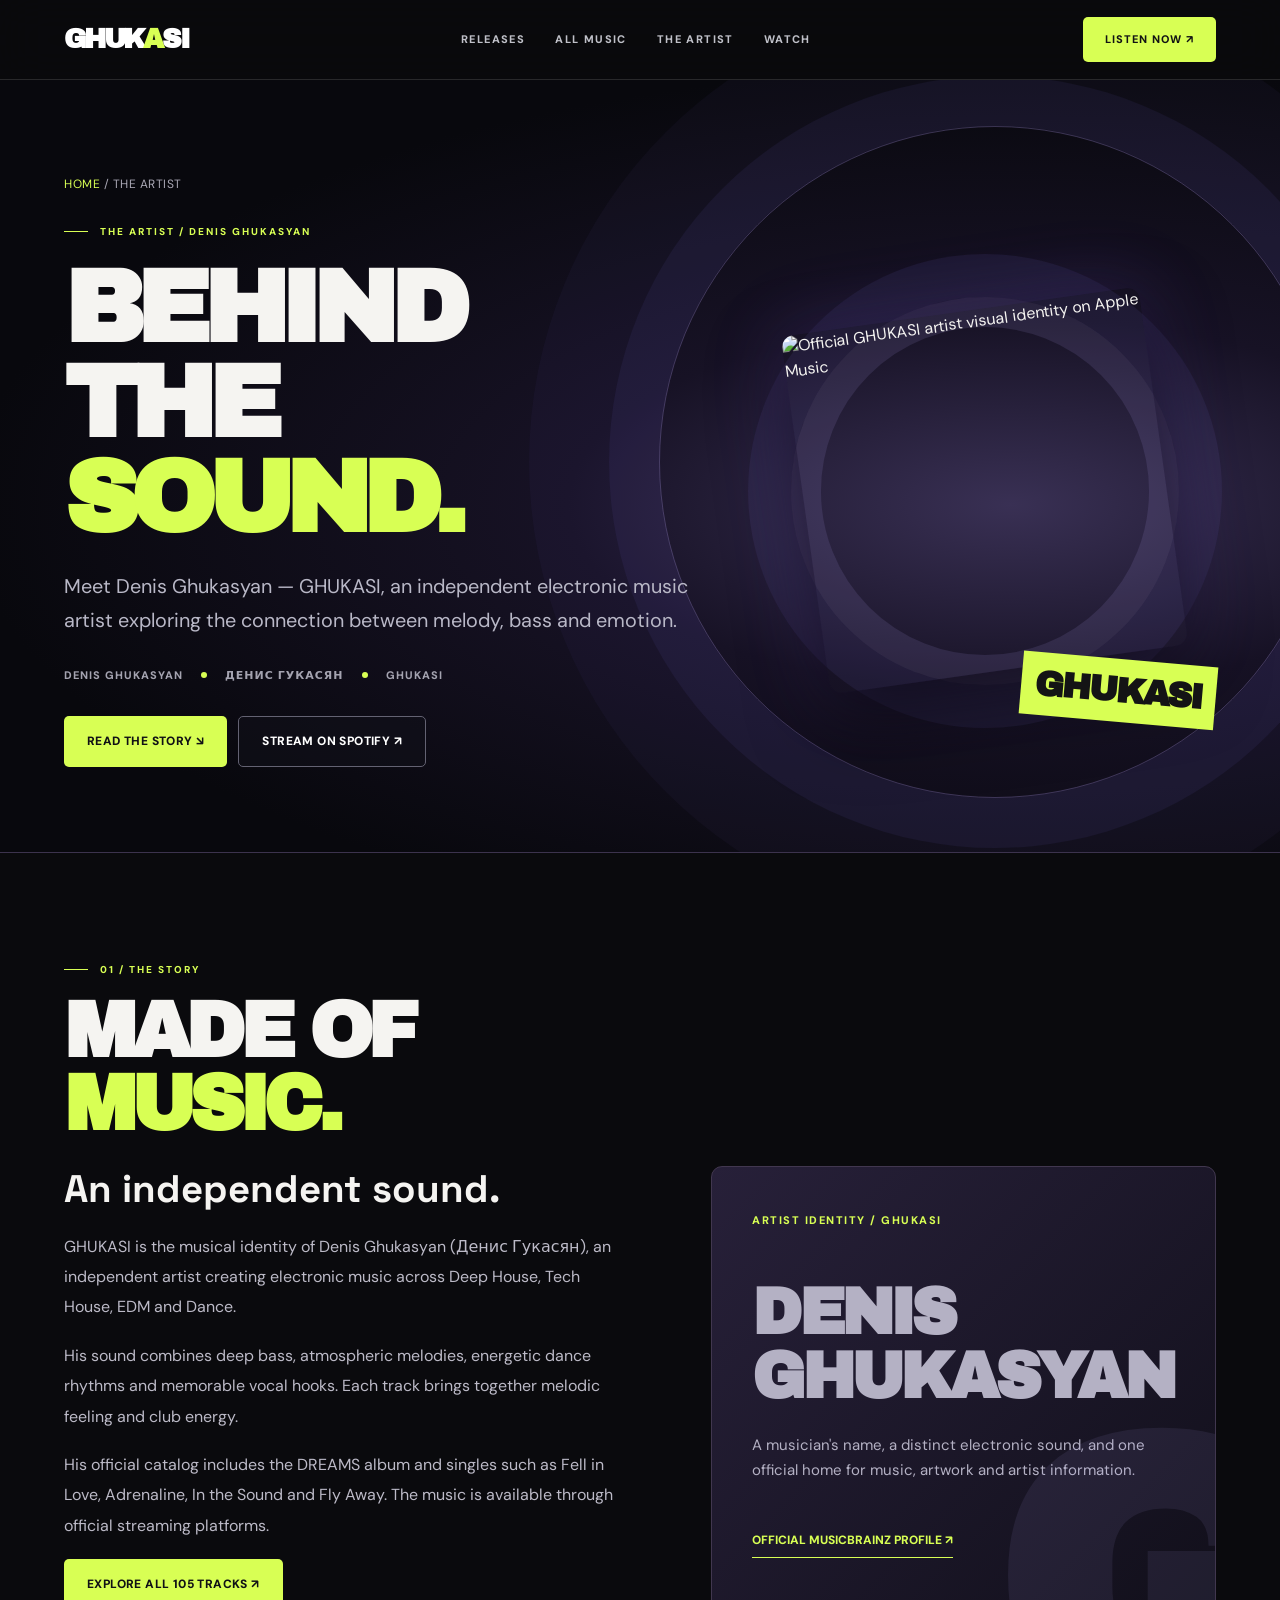
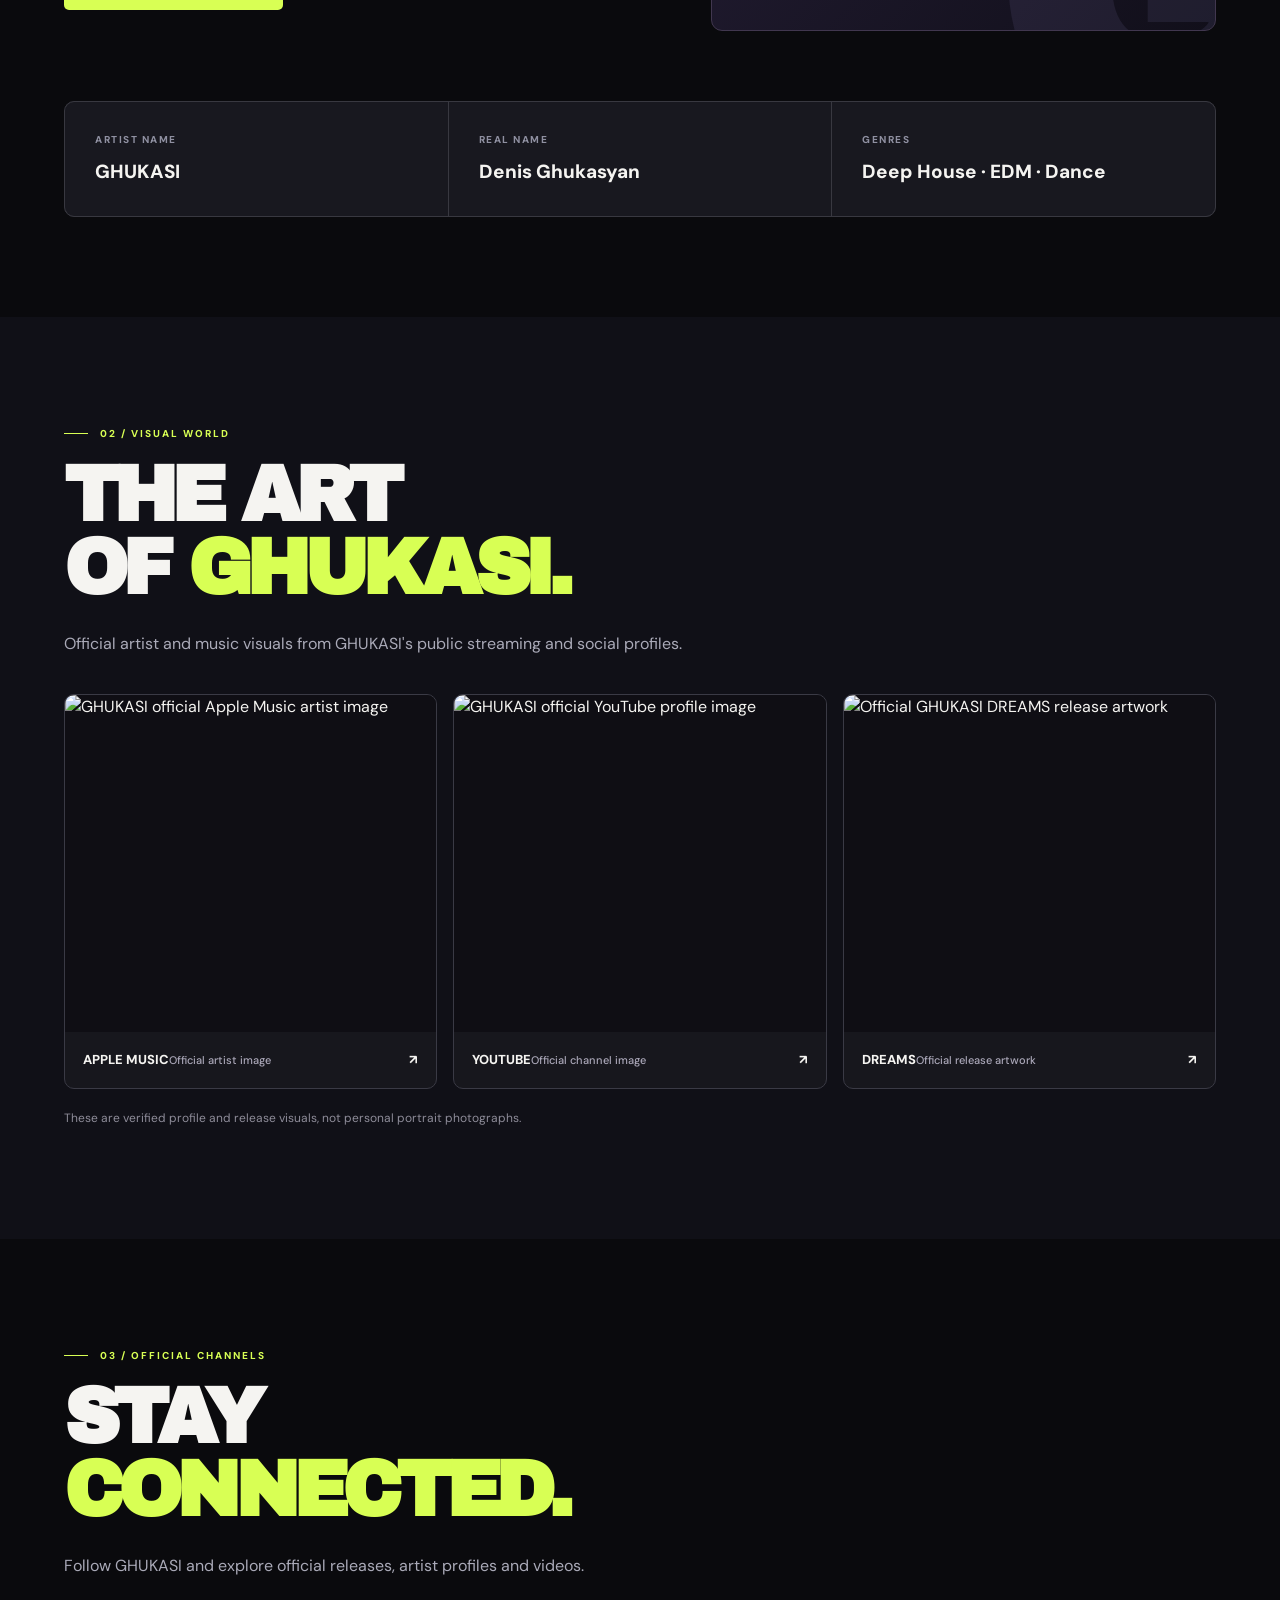
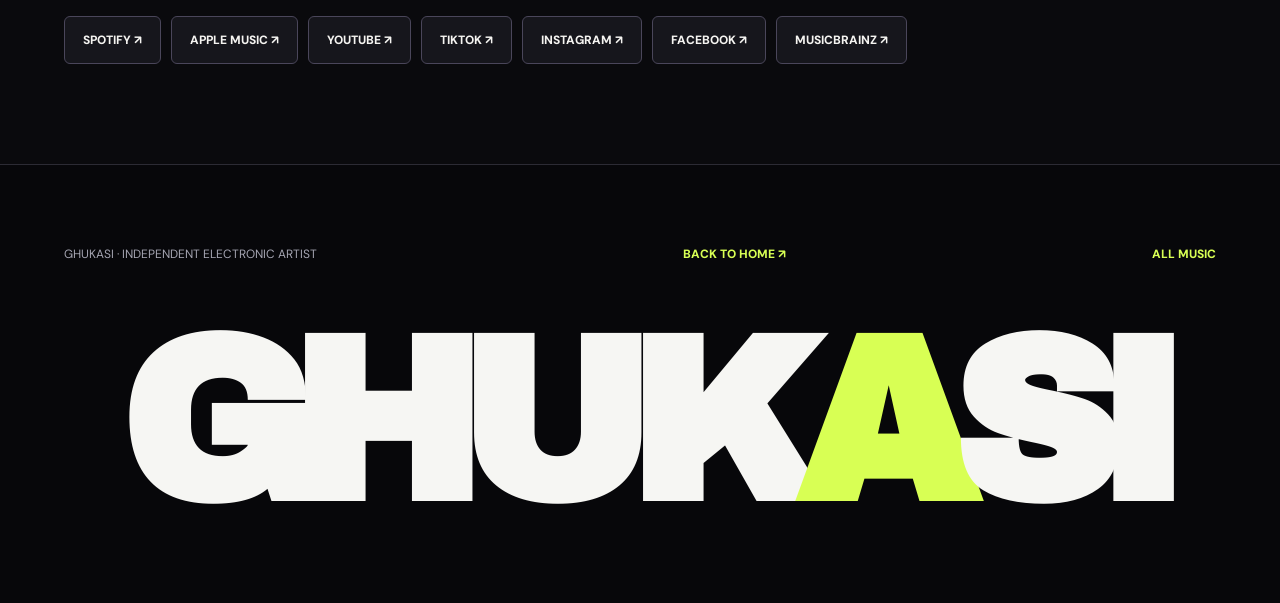
==== docs/artist/index.html @ 8b0c5be5 "Completely rebuild GHUKASI artist biography in cinematic visual style with verified social profile a" ====
<!doctype html>
<html lang="en"><head><meta charset="utf-8"><meta name="viewport" content="width=device-width,initial-scale=1">
<title>Denis Ghukasyan (Денис Гукасян) | GHUKASI — Electronic Music Artist</title>
<meta name="description" content="Denis Ghukasyan (Денис Гукасян), known as GHUKASI, is an independent electronic music artist. Official English and Russian biography, DREAMS album, songs and streaming profiles.">
<meta name="robots" content="index,follow,max-image-preview:large"><meta name="author" content="GHUKASI · Denis Ghukasyan">
<meta property="og:type" content="profile"><meta property="og:title" content="Denis Ghukasyan — GHUKASI | Official Artist Biography"><meta property="og:description" content="Meet GHUKASI: Denis Ghukasyan (Денис Гукасян), an independent electronic artist producing Deep House, Tech House, EDM and Dance.">
<meta property="og:url" content="https://danceruuu.github.io/my-project/artist/"><meta name="twitter:card" content="summary_large_image">
<link rel="canonical" href="https://danceruuu.github.io/my-project/artist/"><meta name="theme-color" content="#0d0920">
<script type="application/ld+json">{"@context":"https://schema.org","@graph":[{"@type":"ProfilePage","@id":"https://danceruuu.github.io/my-project/artist/#profile","url":"https://danceruuu.github.io/my-project/artist/","name":"Denis Ghukasyan (Денис Гукасян) — GHUKASI artist biography","inLanguage":["en","ru"],"mainEntity":{"@id":"https://danceruuu.github.io/my-project/artist/#person"}},{"@type":"Person","@id":"https://danceruuu.github.io/my-project/artist/#person","name":"Denis Ghukasyan","alternateName":["Денис Гукасян","GHUKASI"],"description":"Denis Ghukasyan performs and releases electronic dance music under the name GHUKASI. His catalog includes the album DREAMS and singles Fell in Love, Adrenaline, In the Sound and Fly Away.","url":"https://danceruuu.github.io/my-project/artist/","image":"https://is1-ssl.mzstatic.com/image/thumb/AMCArtistImages221/v4/0f/7b/18/0f7b180c-9f27-109a-a3fd-aca00919376b/ami-identity-3638d55d2e400cbe93e1321c8c699f6a-2025-12-02T06-07-00.214Z_cropped.png/1000x1000bb.png","sameAs":["https://music.apple.com/us/artist/ghukasi/1852157042","https://open.spotify.com/artist/4vx3ca1O8XIwfsjQe1ZlTK","https://www.youtube.com/channel/UCEKyHcWGafzu1ec08nU2Ppw","https://www.tiktok.com/@ghukasi","https://www.instagram.com/ghukasi_/","https://www.facebook.com/denis.ghukasyan/","https://musicbrainz.org/artist/05845eb8-4eb3-48a9-b3b4-3710c49d2fec"],"identifier":{"@type":"PropertyValue","propertyID":"MusicBrainz Artist ID","value":"05845eb8-4eb3-48a9-b3b4-3710c49d2fec"}},{"@type":"BreadcrumbList","itemListElement":[{"@type":"ListItem","position":1,"name":"GHUKASI official site","item":"https://danceruuu.github.io/my-project/"},{"@type":"ListItem","position":2,"name":"Denis Ghukasyan biography","item":"https://danceruuu.github.io/my-project/artist/"}]}]}</script>
<meta name="theme-color" content="#08080b"><link rel="preconnect" href="https://fonts.googleapis.com"><link rel="stylesheet" href="../assets/ghukasi-nocturne.css?v=2"><link rel="stylesheet" href="../assets/ghukasi-inner.css?v=1"><script defer src="../assets/ghukasi-i18n.js?v=1"></script></head>
<body><header class="header"><a class="logo" href="https://danceruuu.github.io/my-project/" aria-label="GHUKASI home">GHUK<span class="logo-o">A</span>SI</a><nav aria-label="Main navigation"><a href="https://danceruuu.github.io/my-project/#music" data-i18n="navReleases">RELEASES</a><a href="https://danceruuu.github.io/my-project/music/" data-i18n="navCatalog">ALL MUSIC</a><a href="https://danceruuu.github.io/my-project/artist/" data-i18n="navArtist">THE ARTIST</a><a href="https://danceruuu.github.io/my-project/#video" data-i18n="navVideos">WATCH</a></nav><div class="header-right"><a class="header-cta" href="https://open.spotify.com/artist/4vx3ca1O8XIwfsjQe1ZlTK" target="_blank" rel="noopener noreferrer" data-i18n="navListen">LISTEN NOW ↗</a><details class="mobile-menu"><summary data-i18n="menu">MENU ☰</summary><div class="mobile-panel"><a href="https://danceruuu.github.io/my-project/" data-i18n="navHome">HOME</a><a href="https://danceruuu.github.io/my-project/music/" data-i18n="navCatalog">ALL MUSIC</a><a href="https://danceruuu.github.io/my-project/#video" data-i18n="navVideos">WATCH</a></div></details></div></header>
<main>
<section class="sub-hero"><div class="content-wrap"><div class="breadcrumb"><a href="https://danceruuu.github.io/my-project/" data-i18n="navHome">HOME</a> / <span data-i18n="navArtist">THE ARTIST</span></div><div class="split"><div class="copy"><span class="section-tag" data-i18n="bioEyebrow">THE ARTIST / DENIS GHUKASYAN</span><h1 data-i18n-html="bioHeroTitle">BEHIND<br>THE <em>SOUND.</em></h1><p class="desc" data-i18n="bioHeroDesc">Meet Denis Ghukasyan — GHUKASI, an independent electronic music artist exploring the connection between melody, bass and emotion.</p><div class="sub-meta"><span>DENIS GHUKASYAN</span><i aria-hidden="true"></i><span>ДЕНИС ГУКАСЯН</span><i aria-hidden="true"></i><span>GHUKASI</span></div><div class="action-row"><a class="btn primary" href="#story" data-i18n="bioRead">READ THE STORY ↘</a><a class="btn ghost" href="https://open.spotify.com/artist/4vx3ca1O8XIwfsjQe1ZlTK" target="_blank" rel="noopener noreferrer" data-i18n="streamSpotify">STREAM ON SPOTIFY ↗</a></div></div><div class="hero-artwork"><img src="https://is1-ssl.mzstatic.com/image/thumb/AMCArtistImages221/v4/0f/7b/18/0f7b180c-9f27-109a-a3fd-aca00919376b/ami-identity-3638d55d2e400cbe93e1321c8c699f6a-2025-12-02T06-07-00.214Z_cropped.png/1000x1000bb.png" alt="Official GHUKASI artist visual identity on Apple Music" width="500" height="500"></div></div></div></section>
<section class="sub-section" id="story"><div class="content-wrap"><span class="section-tag" data-i18n="bioStoryTag">01 / THE STORY</span><h2 data-i18n-html="bioStoryTitle">MADE OF<br><em>MUSIC.</em></h2><div class="bio-grid"><article><h3 data-i18n="bioAboutTitle">An independent sound.</h3><p data-i18n="bioParaOne">GHUKASI is the musical identity of Denis Ghukasyan (Денис Гукасян), an independent artist creating electronic music across Deep House, Tech House, EDM and Dance.</p><p data-i18n="bioParaTwo">His sound combines deep bass, atmospheric melodies, energetic dance rhythms and memorable vocal hooks. Each track brings together melodic feeling and club energy.</p><p data-i18n="bioParaThree">His official catalog includes the DREAMS album and singles such as Fell in Love, Adrenaline, In the Sound and Fly Away. The music is available through official streaming platforms.</p><p><a class="btn primary" href="https://danceruuu.github.io/my-project/music/" data-i18n="bioAllMusic">EXPLORE ALL 105 TRACKS ↗</a></p></article><aside class="bio-identity-card"><span class="card-tag" data-i18n="bioIdentityTag">ARTIST IDENTITY / GHUKASI</span><p class="name">DENIS<br>GHUKASYAN</p><p data-i18n="bioIdentityText">A musician's name, a distinct electronic sound, and one official home for music, artwork and artist information.</p><a class="cta" href="https://musicbrainz.org/artist/05845eb8-4eb3-48a9-b3b4-3710c49d2fec" target="_blank" rel="noopener noreferrer" data-i18n="bioMusicBrainz">OFFICIAL MUSICBRAINZ PROFILE ↗</a></aside></div><div class="facts-strip"><div><span data-i18n="bioFactArtist">ARTIST NAME</span><strong>GHUKASI</strong></div><div><span data-i18n="bioFactReal">REAL NAME</span><strong>Denis Ghukasyan</strong></div><div><span data-i18n="bioFactGenre">GENRES</span><strong>Deep House · EDM · Dance</strong></div></div></div></section>
<section class="sub-section" style="background:#101017" id="visuals"><div class="content-wrap"><span class="section-tag" data-i18n="bioVisualTag">02 / VISUAL WORLD</span><h2 data-i18n-html="bioVisualTitle">THE ART<br>OF <em>GHUKASI.</em></h2><p class="description" data-i18n="bioVisualIntro">Official artist and music visuals from GHUKASI's public streaming and social profiles.</p><div class="official-visuals"><a class="official-visual" href="https://music.apple.com/us/artist/ghukasi/1852157042" target="_blank" rel="noopener noreferrer"><img src="https://is1-ssl.mzstatic.com/image/thumb/AMCArtistImages221/v4/0f/7b/18/0f7b180c-9f27-109a-a3fd-aca00919376b/ami-identity-3638d55d2e400cbe93e1321c8c699f6a-2025-12-02T06-07-00.214Z_cropped.png/1000x1000bb.png" loading="lazy" alt="GHUKASI official Apple Music artist image"><span class="card-info"><span>APPLE MUSIC<small data-i18n="bioVisualProfile">Official artist image</small></span><span>↗</span></span></a><a class="official-visual" href="https://www.youtube.com/channel/UCEKyHcWGafzu1ec08nU2Ppw" target="_blank" rel="noopener noreferrer"><img src="https://yt3.googleusercontent.com/Ja-RUGK69iEjQTcI1zckE3WSEbJuzBvHVB-o4mYoQ5AY5JZZGyip7KhV5Jmg6pmBLCbtPhOLLm4=s900-c-k-c0x00ffffff-no-rj" loading="lazy" alt="GHUKASI official YouTube profile image"><span class="card-info"><span>YOUTUBE<small data-i18n="bioVisualChannel">Official channel image</small></span><span>↗</span></span></a><a class="official-visual" href="https://music.apple.com/us/album/dreams/1869832022" target="_blank" rel="noopener noreferrer"><img src="https://is1-ssl.mzstatic.com/image/thumb/Music211/v4/7e/2d/8e/7e2d8eeb-3a7a-3086-c8b0-652e4b185c83/artwork.jpg/600x600bb.jpg" loading="lazy" alt="Official GHUKASI DREAMS release artwork"><span class="card-info"><span>DREAMS<small data-i18n="bioVisualAlbum">Official release artwork</small></span><span>↗</span></span></a></div><p class="official-visuals-note" data-i18n="bioVisualNote">These are verified profile and release visuals, not personal portrait photographs.</p></div></section>
<section class="sub-section" id="connect"><div class="content-wrap"><span class="section-tag" data-i18n="bioConnectTag">03 / OFFICIAL CHANNELS</span><h2 data-i18n-html="bioConnectTitle">STAY<br><em>CONNECTED.</em></h2><p class="description" data-i18n="bioConnectDesc">Follow GHUKASI and explore official releases, artist profiles and videos.</p><div class="bands"><a href="https://open.spotify.com/artist/4vx3ca1O8XIwfsjQe1ZlTK" target="_blank" rel="noopener noreferrer">SPOTIFY ↗</a><a href="https://music.apple.com/us/artist/ghukasi/1852157042" target="_blank" rel="noopener noreferrer">APPLE MUSIC ↗</a><a href="https://www.youtube.com/channel/UCEKyHcWGafzu1ec08nU2Ppw" target="_blank" rel="noopener noreferrer">YOUTUBE ↗</a><a href="https://www.tiktok.com/@ghukasi" target="_blank" rel="noopener noreferrer">TIKTOK ↗</a><a href="https://www.instagram.com/ghukasi_/" target="_blank" rel="noopener noreferrer">INSTAGRAM ↗</a><a href="https://www.facebook.com/denis.ghukasyan/" target="_blank" rel="noopener noreferrer">FACEBOOK ↗</a><a href="https://musicbrainz.org/artist/05845eb8-4eb3-48a9-b3b4-3710c49d2fec" target="_blank" rel="noopener noreferrer">MUSICBRAINZ ↗</a></div></div></section>
</main><footer class="page-footer"><div class="content-wrap"><div class="footline"><span data-i18n="footerTag">GHUKASI · INDEPENDENT ELECTRONIC ARTIST</span><a href="https://danceruuu.github.io/my-project/" data-i18n="backHome">BACK TO HOME ↗</a><a href="https://danceruuu.github.io/my-project/music/" data-i18n="navCatalog">ALL MUSIC</a></div><div class="huge" aria-hidden="true">GHUK<span>A</span>SI</div></div></footer>
</body></html>
---- docs/assets/ghukasi-nocturne.css ----
@import url('https://fonts.googleapis.com/css2?family=Archivo+Black&family=DM+Sans:wght@400;500;600;700;800&family=Space+Grotesk:wght@400;500;600;700&display=swap');
:root{color-scheme:dark;--ink:#08080b;--panel:#111116;--muted:#9798a4;--line:#2c2c35;--white:#f5f4f1;--acid:#d8ff54;--violet:#a58bff;--pink:#ff619e;--paper:#f0f1ed}
*{box-sizing:border-box}
html{scroll-behavior:smooth;scroll-padding-top:88px}
body{background:var(--ink);color:var(--white);margin:0;overflow-x:hidden;font:400 16px/1.5 'DM Sans',system-ui,sans-serif;-webkit-font-smoothing:antialiased}
a{color:inherit;text-decoration:none}
button,input,select{font:inherit}
button{cursor:pointer}
button:focus-visible,a:focus-visible,input:focus-visible,select:focus-visible,summary:focus-visible{outline:3px solid var(--acid);outline-offset:4px}
::selection{background:#d8ff54;color:#09090d}
.sr-only{position:absolute!important;width:1px!important;height:1px!important;padding:0!important;margin:-1px!important;overflow:hidden!important;clip:rect(0,0,0,0)!important;white-space:nowrap!important;border:0!important}
.header{height:80px;display:flex;align-items:center;justify-content:space-between;gap:30px;padding:0 clamp(22px,5vw,88px);background:#0a0a0de8;border-bottom:1px solid #ffffff20;backdrop-filter:blur(24px);position:sticky;top:0;z-index:80}
.logo{font:900 27px/1 'Archivo Black',sans-serif;letter-spacing:-2.2px;white-space:nowrap;color:#fff}
.logo .logo-o{color:var(--acid)}
.header nav{display:flex;align-items:center;gap:30px}
.header nav a{font-size:11px;font-weight:800;letter-spacing:1.4px;color:#bfc0c8;transition:color .2s}
.header nav a:hover{color:var(--acid)}
.header-cta{background:var(--acid);color:#121314;border-radius:5px;padding:14px 22px;display:inline-flex;gap:25px;align-items:center;font-weight:800;font-size:11px;letter-spacing:1px;transition:transform .2s,background .2s}
.header-cta:hover{background:#eeffb1;transform:translateY(-2px)}
.header-right{display:flex;align-items:center;gap:12px}
.mobile-menu{display:none}
.progress{position:fixed;top:0;left:0;height:3px;width:0;background:var(--acid);z-index:100;pointer-events:none}
.section-tag{display:inline-flex;align-items:center;gap:12px;color:var(--acid);font-weight:800;letter-spacing:2px;font-size:10px;text-transform:uppercase}
.section-tag:before{content:'';width:24px;height:1px;background:currentColor}
.section-tag.dark{color:#53535d}
.section-title{font:900 clamp(50px,7vw,112px)/.95 'Archivo Black',sans-serif;letter-spacing:-.065em;margin:21px 0 18px;text-transform:uppercase}
.section-title em{font-style:normal;color:var(--acid)}
.section-intro{color:#a9a9b5;font-size:15px;line-height:1.7;max-width:540px}
.content-wrap{max-width:1620px;margin:auto;padding:0 clamp(22px,5vw,88px)}
/* A massive editorial hero, inspired by the visual hierarchy of electronic-music artist websites. */
.hero{position:relative;overflow:hidden;isolation:isolate;min-height:820px;background:radial-gradient(ellipse at 80% 53%,#33345c 0%,#181322 26%,transparent 58%),radial-gradient(ellipse at 18% 66%,#1a1734 0%,transparent 52%),#08080c}
.hero:before{content:'';position:absolute;left:-11%;bottom:-45%;width:60vw;height:60vw;border-radius:100%;background:#6f4df32a;filter:blur(140px);pointer-events:none}
.hero:after{content:'';position:absolute;inset:0;opacity:.23;background-image:radial-gradient(#ffffff30 0.6px,transparent .7px);background-size:8px 8px;mask-image:linear-gradient(130deg,transparent 15%,#000 50%,transparent 90%);pointer-events:none;z-index:-1}
.hero-topline{max-width:1620px;margin:auto;padding:35px clamp(22px,5vw,88px) 0;display:flex;align-items:center;justify-content:space-between;gap:18px;position:relative;z-index:2}
.hero-topline span{font-size:10px;letter-spacing:2px;color:#ababbd;font-weight:800}
.hero-topline b{color:var(--acid)}
.hero-topline .top-dot{display:inline-block;width:6px;height:6px;border-radius:50%;background:var(--acid);margin-right:10px;box-shadow:0 0 14px #c9ff58c7}
.hero-word{font:900 clamp(80px,19vw,350px)/.88 'Archivo Black',sans-serif;letter-spacing:-.108em;white-space:nowrap;text-align:center;margin:12px auto -6px;color:#f5f5f2;position:relative;z-index:3;max-width:1650px;user-select:none;animation:giant-in .9s cubic-bezier(.22,.8,.22,1) both}
.hero-word .accent{color:var(--acid)}
.hero-body{display:grid;grid-template-columns:minmax(0,1fr) minmax(0,1.12fr);align-items:center;max-width:1620px;padding:15px clamp(22px,5vw,88px) 70px;gap:2vw;margin:auto;position:relative;z-index:4}
.hero-copy{padding-top:48px;position:relative;z-index:2}
.hero-copy .eyebrow{color:var(--acid);font-weight:800;letter-spacing:2px;font-size:11px;margin:0 0 23px}
.hero-copy h1{font:900 clamp(48px,5.2vw,91px)/.97 'Archivo Black',sans-serif;letter-spacing:-.07em;margin:0 0 24px;text-transform:uppercase}
.hero-copy h1 em{font-style:normal;color:var(--acid)}
.hero-copy p.description{font-size:16px;line-height:1.8;max-width:485px;color:#bfc0cd;margin:0}
.hero-copy .identity{margin:24px 0 0;font-size:12px;color:#8d8f9f;letter-spacing:.7px}
.hero-buttons{display:flex;align-items:center;gap:12px;flex-wrap:wrap;margin-top:29px}
.btn{display:inline-flex;gap:22px;align-items:center;justify-content:center;min-height:51px;font-weight:800;font-size:12px;letter-spacing:.4px;padding:14px 23px;border-radius:5px;transition:transform .25s,background .2s,border-color .2s}
.btn.primary{background:var(--acid);color:#101115}
.btn.primary:hover{background:#efffb6;transform:translateY(-3px)}
.btn.ghost{border:1px solid #636272;background:#13131a77;color:white}
.btn.ghost:hover{background:#242430;border-color:#a8a3d0;transform:translateY(-3px)}
.hero-art{position:relative;height:450px;display:grid;place-items:center;isolation:isolate}
.hero-art:before{content:'';position:absolute;width:min(93%,560px);aspect-ratio:1;border-radius:50%;border:1px solid #b29aff54;box-shadow:0 0 0 35px #ad8aff12,0 0 0 95px #b682ff08,inset 0 0 110px #a44aff2d;transform:rotate(23deg);z-index:-1;animation:ring-breathe 9s ease-in-out infinite alternate}
.hero-art:after{content:'';position:absolute;width:min(95%,550px);aspect-ratio:1;border-radius:50%;background:conic-gradient(from 120deg,transparent 0%,#9c86ff52 20%,transparent 40%,#f0689c45 50%,transparent 68%);filter:blur(60px);z-index:-2;animation:ring-spin 25s linear infinite}
.cover-back{position:absolute;width:65%;max-width:320px;aspect-ratio:1;overflow:hidden;border:1px solid #ffffff6b;border-radius:10px;box-shadow:0 35px 45px #0009;transform:translate(22%,-2%) rotate(17deg);filter:brightness(.8);z-index:1}
.cover-back img{width:100%;height:100%;object-fit:cover}
.hero-cover{display:block;position:absolute;width:min(65%,365px);aspect-ratio:1;top:16%;left:18%;transform:rotate(-8deg);border:1px solid #f5f5ff9c;border-radius:10px;overflow:hidden;box-shadow:0 32px 85px #000b,0 0 45px #d690ff4c;z-index:2;transition:transform .35s,box-shadow .35s}
.hero-cover:hover{transform:rotate(-4deg) translateY(-9px);box-shadow:0 38px 95px #000d,0 0 70px #d690ff6c}
.hero-cover img{width:100%;height:100%;object-fit:cover;display:block}
.hero-cover:after{content:'';position:absolute;inset:0;background:linear-gradient(145deg,#ffffff19,transparent 35%,#0000001a);pointer-events:none}
.hero-label{position:absolute;z-index:3;right:0;bottom:15%;transform:rotate(-6deg);padding:15px 20px;background:var(--acid);color:#0d0e12;font-weight:900;letter-spacing:2.2px;font-size:11px;box-shadow:0 13px 35px #0007}
.hero-art-code{position:absolute;top:3%;right:4%;color:#9590b4;letter-spacing:1.5px;font-size:9px;font-weight:800}
.hero-bottom{max-width:1620px;margin:auto;display:flex;justify-content:space-between;align-items:center;gap:15px;padding:0 clamp(22px,5vw,88px) 29px;position:relative;z-index:4}
.hero-bottom span,.hero-bottom a{color:#a5a3b3;font-size:10px;letter-spacing:2px;font-weight:800}
.hero-bottom .scroll{color:var(--acid)}
.sound-ribbon{overflow:hidden;padding:17px 0;background:var(--acid);color:#0b0e0a;border-top:1px solid #f5ffbd}
.ribbon-track{display:flex;width:max-content;gap:35px;align-items:center;font:900 16px/1 'Archivo Black',sans-serif;letter-spacing:1.3px;white-space:nowrap;animation:ribbon 30s linear infinite}
.ribbon-track i{font-style:normal;font-size:18px}
.platform-section{background:#0a0a0d;padding:87px 0 92px;border-bottom:1px solid #22222a}
.platform-top{display:flex;align-items:end;justify-content:space-between;gap:20px;margin-bottom:30px}
.platform-top h2{font:900 clamp(36px,5.8vw,83px)/.95 'Archivo Black';letter-spacing:-.07em;margin:12px 0 0}
.platform-top p{color:var(--muted);max-width:390px;margin:0;line-height:1.65;font-size:13px}
.platforms{display:grid;grid-template-columns:repeat(6,minmax(0,1fr));gap:9px}
.platform{min-width:0;display:flex;align-items:center;flex-direction:column;justify-content:center;gap:11px;background:#15151a;border:1px solid #303039;min-height:127px;border-radius:9px;padding:17px 9px;color:#fff;font-size:12px;font-weight:800;transition:background .22s,transform .22s,border-color .22s}
.platform:hover{background:#23232c;border-color:#7d7d94;transform:translateY(-5px)}
.platform-symbol{display:grid;place-items:center;flex:0 0 48px;width:48px;height:48px;background:var(--brand,#34343b);border-radius:12px;color:white}
.platform-symbol svg{display:block;width:27px;height:27px}
.platform-arr{display:none}
.platform-note{color:#797984;margin:15px 0 0;font-size:11px}
.releases{padding:130px 0 138px;background:#0a0a0d}
.releases-head{display:flex;justify-content:space-between;align-items:end;gap:30px;margin-bottom:44px}
.releases-head h2{font:900 clamp(60px,8.3vw,140px)/.88 'Archivo Black';letter-spacing:-.072em;margin:18px 0 0}
.releases-head h2 em{font-style:normal;color:var(--acid)}
.releases-head .aside{max-width:280px;font-size:14px;color:#9d9ba8;line-height:1.65}
.release-layout{display:grid;grid-template-columns:1.06fr .94fr;gap:15px;align-items:stretch}
.release-lead{position:relative;min-height:550px;display:grid;grid-template-columns:1fr 1fr;gap:5px;align-items:center;background:linear-gradient(122deg,#22213c,#1b1423 50%,#373048);border:1px solid #504557;border-radius:11px;padding:45px;overflow:hidden;isolation:isolate;transition:border .2s,background .2s}
.release-lead:before{content:'';position:absolute;width:500px;height:500px;right:-150px;bottom:-220px;background:#9a65f967;filter:blur(100px);border-radius:100%;z-index:-1}
.release-lead:hover{border-color:#c0b4e3}
.release-lead .lead-txt{align-self:stretch;display:flex;flex-direction:column;align-items:start;justify-content:space-between;min-width:0;z-index:2}
.release-lead .eyebrow{font-size:10px;color:#dfc9ff;letter-spacing:1.8px;font-weight:800}
.release-lead .name{font:900 clamp(45px,5vw,85px)/.95 'Archivo Black';letter-spacing:-.06em;text-transform:uppercase;display:block;margin-top:auto}
.release-lead .detail{display:block;color:#c5c0d7;font-size:12px;margin-top:17px}
.release-lead .link-pill{display:flex;align-items:center;gap:20px;border:1px solid #ffffff75;border-radius:99px;padding:13px 16px;margin-top:35px;font-size:10px;font-weight:800;letter-spacing:.9px}
.release-lead img{width:100%;max-width:390px;aspect-ratio:1;object-fit:cover;border-radius:5px;transform:rotate(6deg);box-shadow:0 24px 45px #0006;transition:transform .25s}
.release-lead:hover img{transform:rotate(2deg) scale(1.025)}
.release-small{display:grid;grid-template-columns:repeat(2,minmax(0,1fr));gap:15px}
.release-tile{min-width:0;position:relative;overflow:hidden;display:flex;flex-direction:column;justify-content:end;min-height:266px;border-radius:10px;background:#23232e;border:1px solid #484650;isolation:isolate}
.release-tile img{position:absolute;width:100%;height:100%;object-fit:cover;inset:0;transition:transform .5s;z-index:-2}
.release-tile:after{content:'';position:absolute;inset:30% 0 0;background:linear-gradient(transparent,#050506d9 75%);z-index:-1}
.release-tile:hover img{transform:scale(1.09)}
.release-tile .tile-body{display:flex;align-items:end;justify-content:space-between;gap:8px;padding:20px;z-index:2}
.release-tile .tile-body strong{display:block;font-weight:800;letter-spacing:-.4px;font-size:18px;line-height:1.15}
.release-tile .tile-body small{display:block;color:#e2dfe8;font-size:11px;margin-top:6px}
.release-tile .tile-arrow{display:grid;place-items:center;flex:0 0 35px;height:35px;border-radius:100%;background:var(--acid);color:#151515;font-size:17px}
.releases-action{display:flex;justify-content:flex-end;margin-top:28px}
.releases-action a{display:inline-flex;align-items:center;gap:19px;font-weight:800;font-size:12px;color:var(--acid);border-bottom:1px solid var(--acid);padding:0 0 8px}
.statement{overflow:hidden;position:relative;padding:100px 0 120px;background:#161321;border-top:1px solid #493459;border-bottom:1px solid #493459;text-align:center;isolation:isolate}
.statement:before{content:'';position:absolute;inset:0;background:radial-gradient(ellipse at 50% 50%,#63327085 0%,transparent 61%),linear-gradient(90deg,#171222,#291827,#171222);z-index:-2}
.statement:after{content:'';position:absolute;inset:0;background:linear-gradient(transparent 98%,#ffffff0d 99%);background-size:100% 17px;opacity:.4;pointer-events:none}
.statement .small{color:#a8a2b5;font-size:11px;font-weight:800;letter-spacing:2px;margin:0 0 33px}
.statement h2{font:900 clamp(60px,10vw,164px)/.92 'Archivo Black';letter-spacing:-.075em;margin:0;position:relative;z-index:2}
.statement h2 em{font-style:normal;color:var(--acid)}
.statement .desc{margin:33px auto 0;max-width:510px;color:#b5b3c4;font-size:15px}
.catalog{background:var(--paper);color:#121217;padding:120px 0 115px}
.catalog .section-tag{color:#55565c}
.catalog .section-tag:before{background:#55565c}
.catalog-head{display:flex;align-items:end;justify-content:space-between;gap:25px;margin-bottom:40px}
.catalog h2{font:900 clamp(58px,8vw,124px)/.91 'Archivo Black';letter-spacing:-.075em;margin:17px 0 0}
.catalog h2 em{color:#7760dc;font-style:normal}
.catalog .catalog-caption{font-size:14px;color:#5c5c67;max-width:350px;line-height:1.7}
.catalog .controls{background:#fff;border:1px solid #dadbda;display:flex;align-items:center;gap:11px;flex-wrap:wrap;padding:14px;border-radius:8px;margin-bottom:22px}
.catalog .controls input,.catalog .controls select{border:1px solid #d9d9dd;background:#f7f7f7;color:#17171a;min-height:48px;font-size:13px;padding:11px 16px;border-radius:5px}
.catalog .controls input{flex:1 1 260px;min-width:210px}
.catalog .controls input::placeholder{color:#777882}
.catalog .filters{display:flex;flex-wrap:wrap;gap:6px}
.catalog .filters button{padding:12px 14px;border:1px solid #dbdcdf;background:#f6f6f5;color:#45454c;border-radius:5px;font-size:11px;font-weight:800;min-height:46px}
.catalog .filters button.active{background:#151519;border-color:#151519;color:#fff}
.catalog .results{color:#696977;font-size:11px;font-weight:800;letter-spacing:1.5px;margin:20px 0}
.catalog .trackgrid{display:grid;grid-template-columns:repeat(6,minmax(0,1fr));gap:20px 15px}
.catalog .track{display:block;min-width:0;padding:9px 9px 15px;background:#fff;border:1px solid #dadbdd;border-radius:9px;overflow:hidden;transition:transform .23s,box-shadow .23s}
.catalog .track:hover{transform:translateY(-6px);box-shadow:0 15px 30px #00000014}
.catalog .track[hidden]{display:none!important}
.catalog .trackimg{aspect-ratio:1;position:relative;display:block;border-radius:5px;overflow:hidden}
.catalog .trackimg img{width:100%;height:100%;object-fit:cover;display:block;transition:transform .25s}
.catalog .track:hover img{transform:scale(1.055)}
.catalog .trackimg span{position:absolute;bottom:8px;right:8px;display:grid;place-items:center;width:30px;height:30px;border-radius:50%;background:#fdfdfd;color:#0b0b0f;font-size:18px}
.catalog .track strong{display:block;margin:12px 3px 4px;color:#171719;font-size:13px;line-height:1.3;overflow-wrap:anywhere}
.catalog .track small{display:block;color:#777782;font-size:11px;margin:0 3px}
.catalog-more-wrap{display:flex;flex-direction:column;align-items:center;gap:12px;margin-top:38px}
.catalog-more{display:inline-flex;align-items:center;justify-content:center;gap:22px;background:#151519;color:#fff;border:1px solid #151519;min-height:55px;padding:15px 30px;border-radius:5px;font-size:12px;letter-spacing:.6px;font-weight:800;transition:background .22s,transform .22s}
.catalog-more span{font-size:20px}
.catalog-more:hover{background:#393945;transform:translateY(-3px)}
.catalog-more[hidden]{display:none!important}
.catalog-showing{margin:0;color:#777782;font-size:12px}
.catalog-bottom{display:flex;justify-content:space-between;align-items:center;gap:20px;margin-top:45px;padding-top:23px;border-top:1px solid #d1d1d4;color:#6f6f79;font-weight:800;font-size:11px;letter-spacing:.7px}
.catalog-bottom a{color:#141419;border-bottom:1px solid #141419;padding-bottom:4px}
.about{background:#0a0a0e;padding:125px 0;overflow:hidden}
.about-layout{display:grid;grid-template-columns:minmax(0,.95fr) minmax(0,1.05fr);align-items:center;gap:8vw}
.about-art{aspect-ratio:.86;position:relative;border:1px solid #3a334d;border-radius:11px;background:radial-gradient(circle at 48% 42%,#453376,#161121 60%,#0b0b14);display:grid;place-items:center;isolation:isolate;overflow:hidden}
.about-art:before{content:'';position:absolute;width:75%;aspect-ratio:1;border:1px solid #9c8cff66;border-radius:50%;box-shadow:0 0 0 60px #9c74ff16,0 0 0 125px #9c74ff0a;z-index:-1}
.about-art img{width:61%;aspect-ratio:1;object-fit:cover;border-radius:8px;box-shadow:0 29px 60px #0009;transform:rotate(-5deg);transition:transform .4s}
.about-art:hover img{transform:rotate(0) scale(1.045)}
.about-art .art-stamp{position:absolute;bottom:26px;left:30px;font-size:10px;letter-spacing:1.4px;color:#d6c4e3;font-weight:800}
.about h2{font:900 clamp(64px,7vw,118px)/.9 'Archivo Black';letter-spacing:-.075em;margin:21px 0 28px}
.about h2 em{font-style:normal;color:var(--acid)}
.about .name{font-size:18px;font-weight:800;margin:0 0 15px}
.about .copy{color:#b6b5c2;font-size:15px;line-height:1.83;max-width:590px}
.about .copy.ru{font-size:14px;color:#8e8c9b}
.about-links{display:flex;align-items:center;gap:23px;flex-wrap:wrap;margin-top:32px}
.about-links a:not(.btn){font-weight:800;font-size:11px;border-bottom:1px solid #888893;padding-bottom:6px;color:#bcbccb}
.watch{background:#10101c;padding:120px 0;overflow:hidden}
.watch-card{border:1px solid #494666;border-radius:12px;min-height:460px;display:grid;grid-template-columns:1.05fr .95fr;gap:15px;align-items:center;position:relative;padding:65px 7%;background:radial-gradient(ellipse at 77% 50%,#52478c 0%,#24213a 38%,#10101c 77%);overflow:hidden;isolation:isolate}
.watch-card:before{content:'';position:absolute;right:-6%;top:-34%;width:50%;aspect-ratio:1;border:25px solid #a79bff42;box-shadow:0 0 0 60px #8178ed13,0 0 0 135px #bc8af20b;border-radius:50%;z-index:-1}
.watch-card .section-tag{color:#c7bdff}
.watch-card h2{font:900 clamp(64px,7vw,120px)/.91 'Archivo Black';letter-spacing:-.065em;margin:25px 0 20px}
.watch-card h2 em{font-style:normal;color:var(--acid)}
.watch-card p{max-width:360px;line-height:1.7;color:#b5b5c9;font-size:15px}
.watch-card .visual{position:relative;display:grid;place-items:center;height:315px}
.watch-card .visual:before{content:'';position:absolute;width:310px;aspect-ratio:1;border-radius:50%;background:repeating-radial-gradient(circle,#292740 0 2px,#0c0d16 3px 7px);box-shadow:0 15px 75px #000a;animation:ring-spin 35s linear infinite}
.watch-card .visual:after{content:'GHUKASI';position:absolute;font:900 clamp(29px,4vw,62px)/1 'Archivo Black';letter-spacing:-.09em;color:#ffffff31;transform:rotate(-20deg)}
.watch-play{display:grid;place-items:center;width:100px;height:100px;border-radius:50%;background:var(--acid);color:#0a0d0c;font-size:28px;box-shadow:0 0 0 17px #e1ff591a;z-index:2;transition:transform .25s}
.watch-card:hover .watch-play{transform:scale(1.09)}
.footer{background:#07070a;padding:100px 0 25px}
.footer-top{display:flex;align-items:start;justify-content:space-between;gap:30px;flex-wrap:wrap}
.footer-top h2{font:900 clamp(50px,8vw,120px)/1 'Archivo Black';letter-spacing:-.076em;margin:15px 0}
.footer-top p{color:#a4a3b1;font-size:14px;max-width:330px}
.footer .linkset{display:grid;grid-template-columns:repeat(3,1fr);gap:15px 25px;min-width:min(100%,390px)}
.footer .linkset a{font-size:12px;color:#e1e1e6;font-weight:800;border-bottom:1px solid #3b3b47;padding-bottom:10px}
.footer .linkset a:hover{color:var(--acid);border-color:var(--acid)}
.footer-giant{font:900 clamp(72px,19vw,322px)/.82 'Archivo Black';white-space:nowrap;letter-spacing:-.105em;margin:80px 0 42px;text-align:center;color:#f6f6f3}
.footer-giant span{color:var(--acid)}
.footer-bottom{display:flex;flex-wrap:wrap;justify-content:space-between;gap:15px;border-top:1px solid #33333c;padding-top:21px;font-size:10px;font-weight:800;color:#7f7e8b;letter-spacing:1px}
.footer-bottom a{color:#d0d0d8}
.reveal{opacity:1}
.js-motion .reveal{opacity:0;transform:translateY(22px);transition:opacity .65s ease,transform .65s ease}
.js-motion .reveal.is-visible{opacity:1;transform:translateY(0)}
@keyframes giant-in{from{opacity:0;transform:translateY(34px)}to{opacity:1;transform:translateY(0)}}
@keyframes ring-breathe{to{transform:scale(1.09) rotate(16deg);opacity:.65}}
@keyframes ring-spin{to{transform:rotate(360deg)}}
@keyframes ribbon{to{transform:translateX(-50%)}}
@media(max-width:1250px){
.header nav{gap:18px}
.hero-word{font-size:19.4vw}
.hero-art{height:410px}
.releases-head h2{font-size:8vw}
.release-lead{min-height:480px;padding:30px;grid-template-columns:1fr 1fr}
.release-lead .name{font-size:5vw}
.release-tile{min-height:230px}
.catalog .trackgrid{grid-template-columns:repeat(5,minmax(0,1fr))}
}
@media(max-width:1040px){
.header{padding:0 4%;height:72px}
.header nav{gap:12px}
.header nav a{font-size:10px}
.header-cta{padding:12px;font-size:10px;gap:7px}
.hero{min-height:auto}
.hero-word{font-size:19.6vw}
.hero-body{padding-bottom:55px}
.hero-copy{padding-top:15px}
.hero-copy h1{font-size:5.9vw}
.hero-art{height:380px}
.platforms{grid-template-columns:repeat(3,1fr)}
.platform{min-height:103px}
.releases{padding:95px 0}
.release-layout{grid-template-columns:1fr}
.release-lead{min-height:420px;grid-template-columns:1fr 1fr}
.release-lead .name{font-size:65px}
.release-small{grid-template-columns:repeat(4,minmax(0,1fr))}
.release-tile{min-height:220px}
.release-tile .tile-body{padding:11px}
.release-tile .tile-body strong{font-size:14px}
.release-tile .tile-arrow{width:28px;height:28px;flex:0 0 28px}
.catalog .trackgrid{grid-template-columns:repeat(4,minmax(0,1fr))}
.about-layout{gap:5vw}
.watch-card{min-height:390px}
}
@media(max-width:730px){
html{scroll-padding-top:72px}
.header{padding:0 5%;height:68px}
.header nav{display:none}
.header-right .header-cta{padding:11px 14px}
.mobile-menu{display:block;position:relative;z-index:4}
.mobile-menu summary{display:block;font-weight:900;letter-spacing:1px;font-size:11px;padding:14px 7px;cursor:pointer;list-style:none}
.mobile-menu summary::-webkit-details-marker{display:none}
.mobile-menu[open] .mobile-panel{display:flex}
.mobile-panel{position:absolute;right:-13px;top:45px;min-width:240px;display:flex;flex-direction:column;gap:0;background:#15151a;border:1px solid #454552;border-radius:8px;box-shadow:0 25px 45px #000a;padding:12px;z-index:7}
.mobile-panel a{padding:13px 10px;font-size:12px;font-weight:800;border-bottom:1px solid #2d2c35}
.mobile-panel a:last-child{border-bottom:0}
.hero-topline{padding-top:27px}
.hero-topline span{font-size:9px;letter-spacing:1px}
.hero-topline span:nth-child(2){display:none}
.hero-word{font-size:19.25vw;letter-spacing:-.11em;margin:32px 0 16px}
.hero-body{grid-template-columns:1fr;gap:0;padding-top:0;padding-bottom:60px}
.hero-copy{order:2;padding-top:5px}
.hero-art{order:1;height:370px}
.hero-copy h1{font-size:clamp(49px,10vw,70px)}
.hero-copy .description{font-size:15px}
.hero-art .hero-cover{width:min(65%,315px);left:16%}
.hero-art .cover-back{width:min(65%,300px)}
.hero-label{right:7%}
.hero-buttons .btn{min-height:47px;padding:12px 17px}
.hero-bottom{padding-bottom:25px}
.hero-bottom .scroll{display:none}
.platform-section{padding:68px 0}
.platform-top{display:block}
.platform-top h2{font-size:clamp(37px,8vw,70px)}
.platform-top p{margin-top:16px}
.platforms{grid-template-columns:repeat(3,minmax(0,1fr));gap:8px}
.platform{min-height:112px;border-radius:7px}
.releases{padding:82px 0}
.releases-head{display:block;margin-bottom:25px}
.releases-head h2{font-size:11vw;margin:16px 0 15px}
.release-lead{min-height:395px;padding:25px}
.release-lead .name{font-size:9vw}
.release-small{grid-template-columns:repeat(2,minmax(0,1fr))}
.release-tile{min-height:230px}
.release-tile .tile-body{padding:15px}
.release-tile .tile-body strong{font-size:17px}
.statement{padding:88px 0}
.statement h2{font-size:clamp(52px,11.5vw,90px)}
.catalog{padding:82px 0}
.catalog-head{display:block;margin-bottom:23px}
.catalog h2{font-size:11vw}
.catalog .catalog-caption{margin-top:22px}
.catalog .controls{padding:10px}
.catalog .controls input{flex:1 0 100%}
.catalog .trackgrid{grid-template-columns:repeat(3,minmax(0,1fr));gap:12px}
.about{padding:85px 0}
.about-layout{grid-template-columns:1fr;gap:45px}
.about-art{max-height:570px;aspect-ratio:1.12}
.about h2{font-size:11vw}
.watch{padding:85px 0}
.watch-card{padding:50px 6%;grid-template-columns:1fr;gap:20px}
.watch-card .visual{height:230px}
.watch-card .visual:before{width:220px}
.watch-card h2{font-size:12vw}
.footer{padding-top:75px}
.footer-giant{font-size:19.3vw;margin-top:70px}
}
@media(max-width:450px){
.logo{font-size:23px}
.header-right .header-cta{padding:11px 10px;letter-spacing:.3px}
.hero-word{font-size:19.2vw;letter-spacing:-.12em}
.hero-topline{padding-top:27px}
.hero-art{height:305px}
.hero-cover{border-radius:5px}
.hero-copy h1{font-size:11vw}
.hero-copy .identity{font-size:11px}
.hero-copy .description{font-size:14px}
.hero-buttons{gap:8px}
.hero-buttons .btn{font-size:11px}
.hero-label{bottom:8%;font-size:10px;padding:12px}
.hero-bottom span{font-size:9px;letter-spacing:1px}
.ribbon-track{font-size:13px;gap:20px}
.platform-top h2{font-size:9vw}
.platform{min-height:102px;font-size:11px}
.platform-symbol{width:44px;height:44px;flex:0 0 44px}
.platform-symbol svg{width:25px;height:25px}
.releases-head h2{font-size:11.7vw}
.release-lead{min-height:350px;padding:20px}
.release-lead .name{font-size:9.4vw}
.release-lead .detail{font-size:10px}
.release-lead .link-pill{font-size:9px;padding:10px;margin-top:19px}
.release-lead .eyebrow{font-size:9px}
.release-tile{min-height:185px}
.release-tile .tile-body{padding:12px}
.release-tile .tile-body strong{font-size:14px}
.catalog h2{font-size:11.5vw}
.catalog .trackgrid{grid-template-columns:repeat(2,minmax(0,1fr));gap:10px}
.catalog .track strong{font-size:12px}
.catalog .track small{font-size:10px}
.catalog .catalog-more{width:100%;max-width:320px}
.catalog-bottom{flex-direction:column;align-items:start}
.about h2{font-size:12vw}
.watch-card h2{font-size:12vw}
.footer-top h2{font-size:14vw}
.footer .linkset{gap:13px}
}
@media(prefers-reduced-motion:reduce){
html{scroll-behavior:auto}
*,*:before,*:after{animation:none!important;transition:none!important}
.js-motion .reveal{opacity:1!important;transform:none!important}
}
---- docs/assets/ghukasi-inner.css ----
/* GHUKASI — complete NOCTURNE treatment for the biography and full discography */
.sub-hero{position:relative;isolation:isolate;overflow:hidden;background:radial-gradient(ellipse at 79% 55%,#393054 0%,#171225 31%,#08080d 73%);border-bottom:1px solid #3c334d;min-height:530px;padding:95px 0 85px}
.sub-hero:after{content:"";position:absolute;right:-4%;top:6%;width:min(55vw,670px);aspect-ratio:1;border-radius:50%;border:1px solid #bda6ff45;box-shadow:0 0 0 50px #8676e612,0 0 0 130px #9072f409;z-index:-1}
.sub-hero .split{display:grid;grid-template-columns:1.15fr .85fr;align-items:center;gap:5vw}
.sub-hero h1{font:900 clamp(57px,8vw,134px)/.93 'Archivo Black',sans-serif;letter-spacing:-.075em;margin:22px 0}
.sub-hero h1 em{color:var(--acid);font-style:normal}
.sub-hero .desc{font-size:clamp(15px,1.55vw,21px);max-width:640px;color:#b9b8c7;line-height:1.75}
.sub-hero .action-row{display:flex;gap:11px;flex-wrap:wrap;margin-top:32px}
.sub-hero .hero-artwork{width:min(100%,490px);aspect-ratio:1;justify-self:center;position:relative;display:grid;place-items:center}
.sub-hero .hero-artwork img{width:78%;height:78%;object-fit:cover;border-radius:12px;transform:rotate(-8deg);box-shadow:0 29px 75px #000a,0 0 75px #8d64ff3b;z-index:2}
.sub-hero .hero-artwork:before{content:"";position:absolute;inset:8%;border:30px solid #bdaaff1e;box-shadow:0 0 0 43px #897dff14;border-radius:50%;animation:ring-breathe 12s ease-in-out infinite alternate}
.sub-hero .hero-artwork:after{content:"GHUKASI";position:absolute;bottom:0;right:0;font:900 35px/1 'Archivo Black';letter-spacing:-.06em;background:var(--acid);color:#141415;padding:14px;z-index:2;transform:rotate(5deg)}
.sub-hero .hero-artwork.album:after{content:"105 TRACKS"}
.sub-meta{display:flex;align-items:center;gap:18px;flex-wrap:wrap;margin-top:29px;color:#a4a3b0;font-weight:800;font-size:11px;letter-spacing:1px}
.sub-meta i{width:6px;height:6px;background:var(--acid);border-radius:50%}
.sub-section{padding:100px 0;background:#0a0a0d}
.sub-section.paper{background:var(--paper);color:#17171c}
.sub-section h2{font:900 clamp(52px,6vw,100px)/.95 'Archivo Black';letter-spacing:-.075em;margin:19px 0 24px}
.sub-section h2 em{font-style:normal;color:var(--acid)}
.sub-section.paper h2 em{color:#735ad4}
.sub-section .description{color:#aaaab8;font-size:16px;line-height:1.8;max-width:790px}
.sub-section.paper .description{color:#666671}
.bio-grid{display:grid;grid-template-columns:1.05fr .95fr;gap:7vw;align-items:start}
.bio-grid article h3{font-size:clamp(24px,3vw,41px);line-height:1.2;font-family:'Space Grotesk',sans-serif;margin:0 0 20px}
.bio-grid article p{color:#bcbac7;font-size:16px;line-height:1.9;margin:0 0 18px}
.bio-grid article p a{color:var(--acid)}
.bio-identity-card{background:linear-gradient(135deg,#272039,#110f1a);border:1px solid #41374f;min-height:465px;border-radius:11px;padding:40px;position:relative;overflow:hidden}
.bio-identity-card:before{content:"G";font:900 390px/1 'Archivo Black';position:absolute;right:-20%;bottom:-33%;color:#b2a0ef17;pointer-events:none}
.bio-identity-card .card-tag{color:var(--acid);font-size:11px;font-weight:800;letter-spacing:1.5px}
.bio-identity-card .name{font:900 clamp(42px,5vw,75px)/1 'Archivo Black';letter-spacing:-.06em;margin:50px 0 24px}
.bio-identity-card p{font-size:15px;color:#b4b1c4;line-height:1.7}
.bio-identity-card .cta{display:inline-block;margin-top:32px;border-bottom:1px solid var(--acid);color:var(--acid);font-size:12px;font-weight:800;padding-bottom:8px}
.facts-strip{display:grid;grid-template-columns:repeat(3,minmax(0,1fr));gap:1px;background:#383840;border:1px solid #383840;border-radius:10px;overflow:hidden;margin-top:70px}
.facts-strip>div{padding:30px;background:#18181f;min-width:0}
.facts-strip span{display:block;font-size:10px;font-weight:800;letter-spacing:1.5px;color:#8f90a1;margin-bottom:11px}
.facts-strip strong{font-size:19px;font-weight:800;overflow-wrap:anywhere}
.official-visuals{display:grid;grid-template-columns:repeat(3,minmax(0,1fr));gap:16px;margin-top:35px}
.official-visual{position:relative;display:flex;flex-direction:column;gap:0;border-radius:10px;border:1px solid #3a3a45;overflow:hidden;background:#17171d;transition:transform .25s,border-color .25s}
.official-visual:hover{transform:translateY(-5px);border-color:#9b9ba9}
.official-visual img{width:100%;aspect-ratio:1.1;object-fit:cover;background:#0f0e14}
.official-visual .card-info{padding:18px;display:flex;justify-content:space-between;align-items:center;font-size:13px;font-weight:800}
.official-visual small{font-size:11px;color:#aaa7b8;font-weight:500}
.official-visuals-note{font-size:12px;color:#8e8c99;margin-top:20px}
.bands{display:flex;flex-wrap:wrap;align-items:center;gap:10px;margin-top:35px}
.bands a{padding:14px 18px;border:1px solid #4a465a;border-radius:6px;background:#16161c;font-size:12px;font-weight:800;transition:color .2s,border .2s}
.bands a:hover{color:var(--acid);border-color:var(--acid)}
.breadcrumb{color:#aaa8b5;font-size:12px;letter-spacing:.5px;margin-bottom:22px}
.breadcrumb a{color:var(--acid)}
/* Full discography: same palette and exact structural density as the homepage */
.discography-page{background:var(--paper);color:#151519;padding:100px 0}
.discography-page .section-tag{color:#5a5a64}
.discography-page .section-tag:before{background:#5a5a64}
.discography-page .page-title{font:900 clamp(52px,6.5vw,110px)/.94 'Archivo Black';letter-spacing:-.073em;margin:17px 0 25px}
.discography-page .page-title em{font-style:normal;color:#7461d1}
.discography-page .page-desc{max-width:780px;color:#5f606c;line-height:1.7}
.discography-page .controls{display:flex;align-items:center;gap:10px;flex-wrap:wrap;padding:14px;background:#fff;border:1px solid #dadade;border-radius:8px;margin:31px 0 23px}
.discography-page .controls input,.discography-page .controls select{border:1px solid #dededf;background:#f7f7f7;color:#15151a;min-height:47px;padding:10px 14px;border-radius:5px;font-size:13px}
.discography-page .controls input{flex:1 1 220px;min-width:190px}
.discography-page .filter{display:flex;gap:6px;flex-wrap:wrap}
.discography-page .filter button{min-height:45px;background:#f5f5f6;border:1px solid #dedee2;color:#494953;font-size:11px;font-weight:800;padding:10px 13px;border-radius:5px}
.discography-page .filter button.active{background:#141419;color:white;border-color:#141419}
.discography-page .count{font-size:11px;font-weight:800;letter-spacing:1.1px;color:#777780;margin:15px 0 22px}
.discography-page .songs{display:grid;grid-template-columns:repeat(6,minmax(0,1fr));gap:18px 13px}
.discography-page .song{display:block;min-width:0;background:white;border:1px solid #d8d8db;border-radius:9px;padding:9px 9px 15px;color:#141419;transition:transform .23s,box-shadow .23s}
.discography-page .song:hover{transform:translateY(-5px);box-shadow:0 12px 25px #0002}
.discography-page .song[hidden]{display:none!important}
.discography-page .song .cover{display:block;position:relative;aspect-ratio:1;overflow:hidden;border-radius:5px}
.discography-page .song img{width:100%;height:100%;display:block;object-fit:cover;transition:transform .25s}
.discography-page .song:hover img{transform:scale(1.06)}
.discography-page .song strong{font-size:13px;display:block;margin:11px 3px 4px;line-height:1.3;overflow-wrap:anywhere}
.discography-page .song small{font-size:11px;color:#7a7b85;margin:0 3px}
.discography-page .arrow{display:grid;place-items:center;position:absolute;right:8px;bottom:8px;background:var(--acid);border-radius:50%;color:#111217;width:30px;height:30px}
.discography-page .more-wrap{display:flex;flex-direction:column;align-items:center;gap:10px;padding-top:38px}
.discography-page .more-button{background:#141419;color:white;min-height:53px;padding:14px 29px;border:0;border-radius:5px;font-size:12px;font-weight:800;letter-spacing:.5px;cursor:pointer;transition:transform .2s}
.discography-page .more-button:hover{transform:translateY(-2px);background:#313139}
.discography-page .more-button[hidden]{display:none!important}
.discography-page .more-count{font-size:12px;color:#74747e}
.discography-page .notes{border-top:1px solid #d3d3d7;padding-top:25px;margin-top:50px;font-size:12px;line-height:1.8;color:#757581}
.discography-page .notes a{color:#1a1a22;text-decoration:underline}
.page-footer{padding:80px 0 40px;background:#07070a;border-top:1px solid #2c2b34}
.page-footer .footline{display:flex;justify-content:space-between;align-items:center;gap:17px;flex-wrap:wrap;font-size:12px;color:#a5a5b2}
.page-footer .footline a{color:var(--acid);font-weight:800}
.page-footer .huge{font:900 clamp(70px,18vw,280px)/.84 'Archivo Black',sans-serif;letter-spacing:-.1em;color:#f6f6f3;text-align:center;margin:65px 0 42px}
.page-footer .huge span{color:var(--acid)}
@media(max-width:1100px){
.sub-hero .split{grid-template-columns:1.1fr .9fr;gap:2vw}
.sub-hero .hero-artwork{width:100%}
.official-visuals{gap:10px}
.discography-page .songs{grid-template-columns:repeat(5,minmax(0,1fr))}
}
@media(max-width:780px){
.sub-hero{padding:65px 0 75px}
.sub-hero .split{grid-template-columns:1fr}
.sub-hero .hero-artwork{grid-row:1;width:min(80%,380px)}
.sub-hero .copy{grid-row:2}
.sub-hero h1{font-size:clamp(61px,10vw,93px)}
.bio-grid{grid-template-columns:1fr;gap:24px}
.bio-identity-card{min-height:310px}
.facts-strip{grid-template-columns:1fr 1fr}
.official-visuals{grid-template-columns:repeat(2,minmax(0,1fr))}
.official-visuals .official-visual:last-child{grid-column:span 2}
.official-visuals .official-visual:last-child img{max-height:210px}
.discography-page .songs{grid-template-columns:repeat(3,minmax(0,1fr))}
}
@media(max-width:480px){
.sub-hero h1{font-size:15.2vw}
.sub-hero .hero-artwork{width:100%;max-width:310px}
.sub-hero .hero-artwork:after{font-size:22px}
.sub-hero .desc{font-size:14px}
.sub-section{padding:75px 0}
.sub-section h2{font-size:12vw}
.bio-identity-card{padding:25px}
.bio-identity-card .name{font-size:12vw}
.facts-strip{grid-template-columns:1fr}
.facts-strip>div{padding:20px}
.official-visuals{gap:9px}
.official-visual .card-info{padding:12px;font-size:11px}
.official-visual small{font-size:10px}
.discography-page{padding:65px 0}
.discography-page .page-title{font-size:12vw}
.discography-page .controls{padding:11px}
.discography-page .controls input{flex:1 0 100%}
.discography-page .songs{grid-template-columns:repeat(2,minmax(0,1fr));gap:10px}
.discography-page .song strong{font-size:12px}
.discography-page .song small{font-size:10px}
.discography-page .more-button{width:100%;max-width:320px}
.page-footer .huge{font-size:19vw}
}
/* Universal accessible 4-language flag dropdown */
.lang-control{position:relative;display:flex;align-items:center;justify-content:center;flex-shrink:0}
.lang-current{display:flex;align-items:center;justify-content:center;gap:8px;min-width:75px;min-height:41px;padding:7px 10px;border:1px solid #595961;background:#19191f;border-radius:6px;color:#fff;cursor:pointer;font-size:12px;font-weight:800;letter-spacing:.2px;transition:border .2s,background .2s}
.lang-current:hover{border-color:var(--acid);background:#28282e}
.lang-current .flag{font-size:21px}
.lang-current .chevron{font-size:10px;color:#aeaeba}
.lang-options{position:absolute;top:calc(100% + 10px);right:0;min-width:200px;border:1px solid #454550;background:#16161c;padding:7px;border-radius:9px;box-shadow:0 18px 55px #000b;z-index:90;display:flex;flex-direction:column;gap:2px}
.lang-options[hidden]{display:none}
.lang-options button{display:flex;align-items:center;gap:12px;width:100%;border:0;border-radius:5px;padding:10px 12px;background:transparent;color:#fff;text-align:left;font-size:12px;font-weight:700;cursor:pointer}
.lang-options button .flag{font-size:22px}
.lang-options button:hover,.lang-options button[aria-selected=true]{background:#32323b;color:var(--acid)}
.lang-options .language-label{font-size:12px}
.lang-options button[aria-selected=true] .language-label:after{content:" ✓";font-weight:900}
@media(max-width:450px){.header{gap:8px;padding:0 3%}.logo{font-size:21px}.header-right{gap:6px}.header-cta{font-size:10px!important;padding:10px 8px!important}.lang-current{min-width:59px;padding:6px}.lang-current .flag{font-size:18px}.lang-options{right:-16px;min-width:185px}.mobile-menu summary{font-size:10px!important;padding:12px 3px}}
/* Hebrew: keep artwork layout left-to-right, natural right-to-left text flow */
html[dir=rtl] .header,html[dir=rtl] .hero-body,html[dir=rtl] .release-layout,html[dir=rtl] .about-layout,html[dir=rtl] .watch-card,html[dir=rtl] .sub-hero .split,html[dir=rtl] .bio-grid,html[dir=rtl] .catalog .trackgrid,html[dir=rtl] .discography-page .songs,html[dir=rtl] .release-small{direction:ltr}
html[dir=rtl] .hero-copy,html[dir=rtl] .about-copy,html[dir=rtl] .watch-copy,html[dir=rtl] .sub-hero .copy,html[dir=rtl] .bio-grid article,html[dir=rtl] .platform-top,html[dir=rtl] .catalog-head,html[dir=rtl] .releases-head,html[dir=rtl] .sub-section .description,html[dir=rtl] .discography-page .page-title,html[dir=rtl] .discography-page .page-desc{direction:rtl;text-align:right}
html[dir=rtl] .hero-copy .identity{direction:ltr;text-align:right}
html[dir=rtl] .lang-options{direction:ltr}
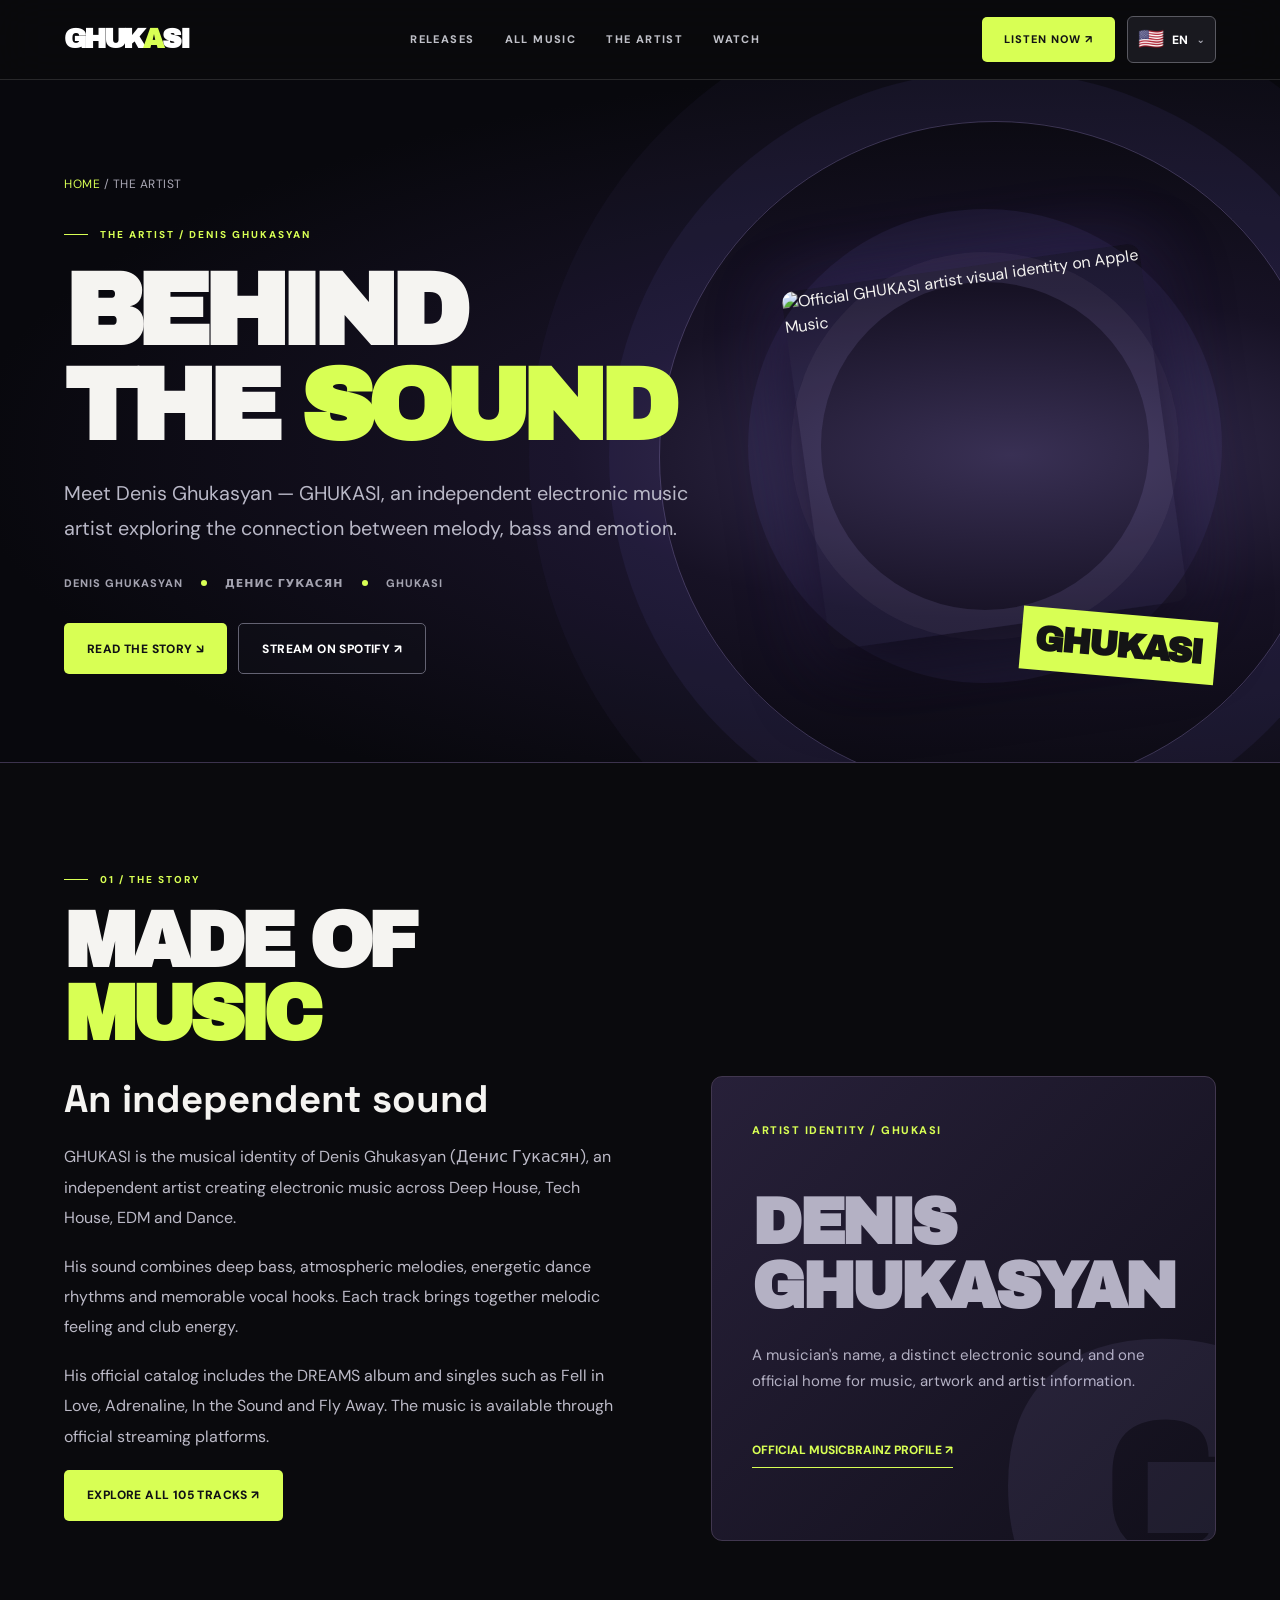
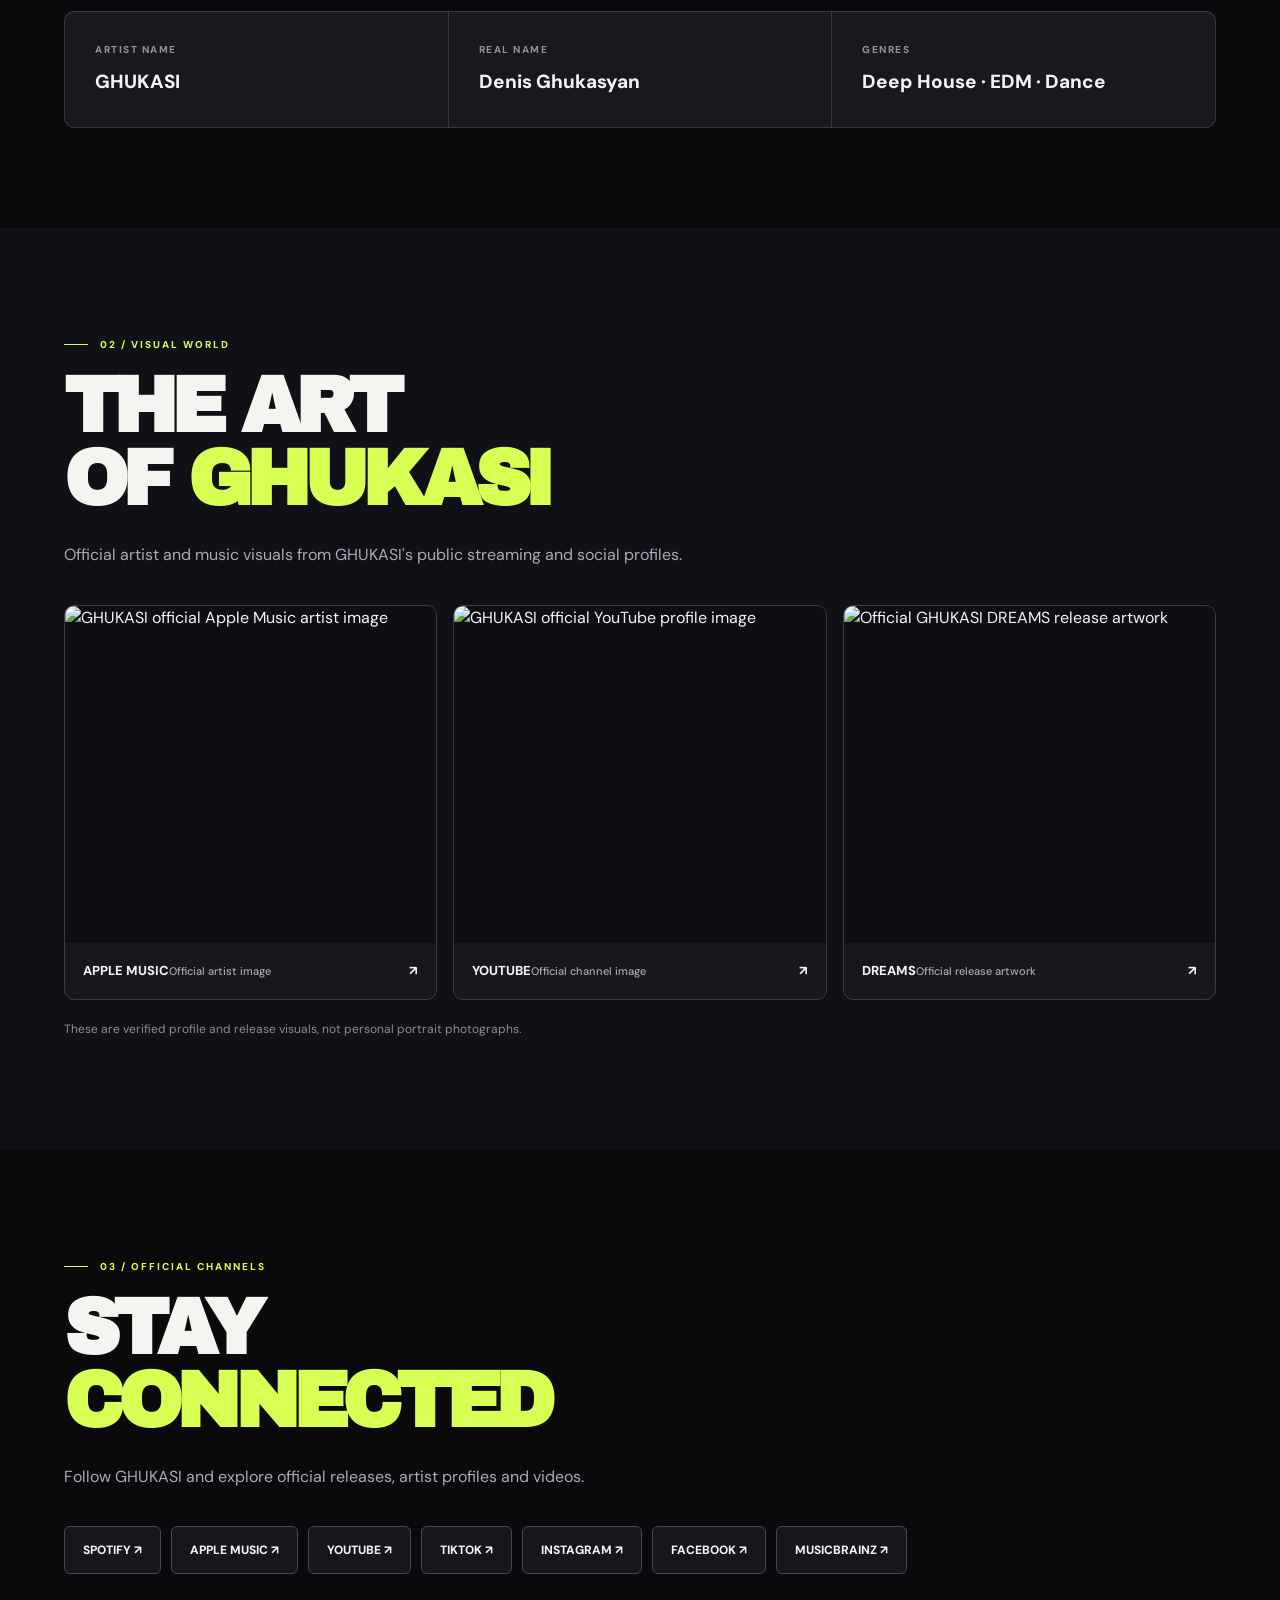
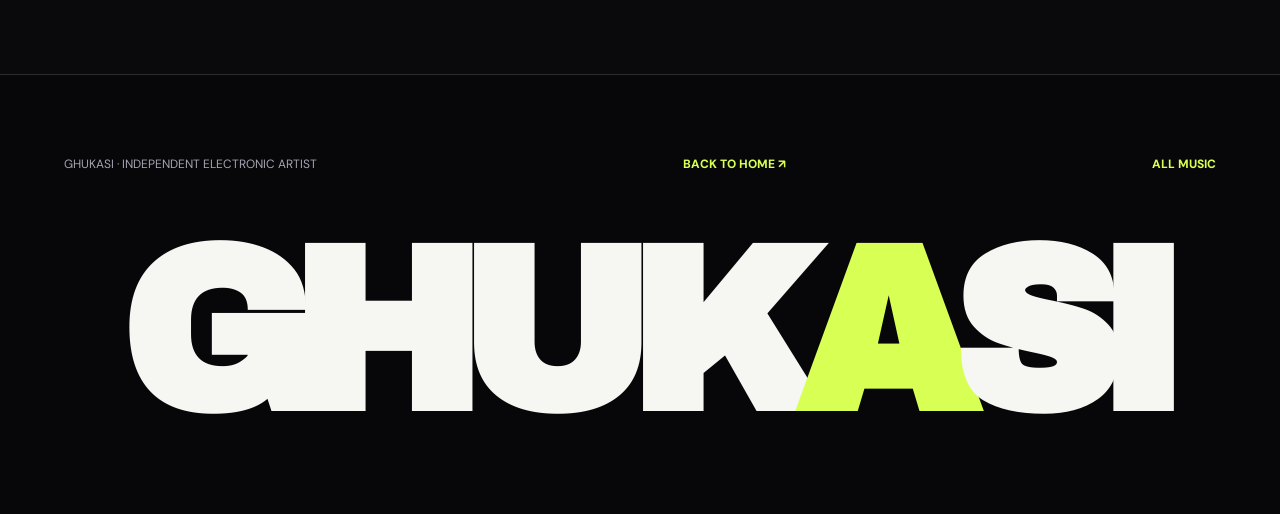
==== commit b4327a08: "Remove title punctuation and keep GHUKASI inner-page presentation neutral and consistent" ====
--- a/docs/artist/index.html
+++ b/docs/artist/index.html
@@ -10,9 +10,9 @@
 <meta name="theme-color" content="#08080b"><link rel="preconnect" href="https://fonts.googleapis.com"><link rel="stylesheet" href="../assets/ghukasi-nocturne.css?v=2"><link rel="stylesheet" href="../assets/ghukasi-inner.css?v=1"><script defer src="../assets/ghukasi-i18n.js?v=1"></script></head>
 <body><header class="header"><a class="logo" href="https://danceruuu.github.io/my-project/" aria-label="GHUKASI home">GHUK<span class="logo-o">A</span>SI</a><nav aria-label="Main navigation"><a href="https://danceruuu.github.io/my-project/#music" data-i18n="navReleases">RELEASES</a><a href="https://danceruuu.github.io/my-project/music/" data-i18n="navCatalog">ALL MUSIC</a><a href="https://danceruuu.github.io/my-project/artist/" data-i18n="navArtist">THE ARTIST</a><a href="https://danceruuu.github.io/my-project/#video" data-i18n="navVideos">WATCH</a></nav><div class="header-right"><a class="header-cta" href="https://open.spotify.com/artist/4vx3ca1O8XIwfsjQe1ZlTK" target="_blank" rel="noopener noreferrer" data-i18n="navListen">LISTEN NOW ↗</a><details class="mobile-menu"><summary data-i18n="menu">MENU ☰</summary><div class="mobile-panel"><a href="https://danceruuu.github.io/my-project/" data-i18n="navHome">HOME</a><a href="https://danceruuu.github.io/my-project/music/" data-i18n="navCatalog">ALL MUSIC</a><a href="https://danceruuu.github.io/my-project/#video" data-i18n="navVideos">WATCH</a></div></details></div></header>
 <main>
-<section class="sub-hero"><div class="content-wrap"><div class="breadcrumb"><a href="https://danceruuu.github.io/my-project/" data-i18n="navHome">HOME</a> / <span data-i18n="navArtist">THE ARTIST</span></div><div class="split"><div class="copy"><span class="section-tag" data-i18n="bioEyebrow">THE ARTIST / DENIS GHUKASYAN</span><h1 data-i18n-html="bioHeroTitle">BEHIND<br>THE <em>SOUND.</em></h1><p class="desc" data-i18n="bioHeroDesc">Meet Denis Ghukasyan — GHUKASI, an independent electronic music artist exploring the connection between melody, bass and emotion.</p><div class="sub-meta"><span>DENIS GHUKASYAN</span><i aria-hidden="true"></i><span>ДЕНИС ГУКАСЯН</span><i aria-hidden="true"></i><span>GHUKASI</span></div><div class="action-row"><a class="btn primary" href="#story" data-i18n="bioRead">READ THE STORY ↘</a><a class="btn ghost" href="https://open.spotify.com/artist/4vx3ca1O8XIwfsjQe1ZlTK" target="_blank" rel="noopener noreferrer" data-i18n="streamSpotify">STREAM ON SPOTIFY ↗</a></div></div><div class="hero-artwork"><img src="https://is1-ssl.mzstatic.com/image/thumb/AMCArtistImages221/v4/0f/7b/18/0f7b180c-9f27-109a-a3fd-aca00919376b/ami-identity-3638d55d2e400cbe93e1321c8c699f6a-2025-12-02T06-07-00.214Z_cropped.png/1000x1000bb.png" alt="Official GHUKASI artist visual identity on Apple Music" width="500" height="500"></div></div></div></section>
-<section class="sub-section" id="story"><div class="content-wrap"><span class="section-tag" data-i18n="bioStoryTag">01 / THE STORY</span><h2 data-i18n-html="bioStoryTitle">MADE OF<br><em>MUSIC.</em></h2><div class="bio-grid"><article><h3 data-i18n="bioAboutTitle">An independent sound.</h3><p data-i18n="bioParaOne">GHUKASI is the musical identity of Denis Ghukasyan (Денис Гукасян), an independent artist creating electronic music across Deep House, Tech House, EDM and Dance.</p><p data-i18n="bioParaTwo">His sound combines deep bass, atmospheric melodies, energetic dance rhythms and memorable vocal hooks. Each track brings together melodic feeling and club energy.</p><p data-i18n="bioParaThree">His official catalog includes the DREAMS album and singles such as Fell in Love, Adrenaline, In the Sound and Fly Away. The music is available through official streaming platforms.</p><p><a class="btn primary" href="https://danceruuu.github.io/my-project/music/" data-i18n="bioAllMusic">EXPLORE ALL 105 TRACKS ↗</a></p></article><aside class="bio-identity-card"><span class="card-tag" data-i18n="bioIdentityTag">ARTIST IDENTITY / GHUKASI</span><p class="name">DENIS<br>GHUKASYAN</p><p data-i18n="bioIdentityText">A musician's name, a distinct electronic sound, and one official home for music, artwork and artist information.</p><a class="cta" href="https://musicbrainz.org/artist/05845eb8-4eb3-48a9-b3b4-3710c49d2fec" target="_blank" rel="noopener noreferrer" data-i18n="bioMusicBrainz">OFFICIAL MUSICBRAINZ PROFILE ↗</a></aside></div><div class="facts-strip"><div><span data-i18n="bioFactArtist">ARTIST NAME</span><strong>GHUKASI</strong></div><div><span data-i18n="bioFactReal">REAL NAME</span><strong>Denis Ghukasyan</strong></div><div><span data-i18n="bioFactGenre">GENRES</span><strong>Deep House · EDM · Dance</strong></div></div></div></section>
-<section class="sub-section" style="background:#101017" id="visuals"><div class="content-wrap"><span class="section-tag" data-i18n="bioVisualTag">02 / VISUAL WORLD</span><h2 data-i18n-html="bioVisualTitle">THE ART<br>OF <em>GHUKASI.</em></h2><p class="description" data-i18n="bioVisualIntro">Official artist and music visuals from GHUKASI's public streaming and social profiles.</p><div class="official-visuals"><a class="official-visual" href="https://music.apple.com/us/artist/ghukasi/1852157042" target="_blank" rel="noopener noreferrer"><img src="https://is1-ssl.mzstatic.com/image/thumb/AMCArtistImages221/v4/0f/7b/18/0f7b180c-9f27-109a-a3fd-aca00919376b/ami-identity-3638d55d2e400cbe93e1321c8c699f6a-2025-12-02T06-07-00.214Z_cropped.png/1000x1000bb.png" loading="lazy" alt="GHUKASI official Apple Music artist image"><span class="card-info"><span>APPLE MUSIC<small data-i18n="bioVisualProfile">Official artist image</small></span><span>↗</span></span></a><a class="official-visual" href="https://www.youtube.com/channel/UCEKyHcWGafzu1ec08nU2Ppw" target="_blank" rel="noopener noreferrer"><img src="https://yt3.googleusercontent.com/Ja-RUGK69iEjQTcI1zckE3WSEbJuzBvHVB-o4mYoQ5AY5JZZGyip7KhV5Jmg6pmBLCbtPhOLLm4=s900-c-k-c0x00ffffff-no-rj" loading="lazy" alt="GHUKASI official YouTube profile image"><span class="card-info"><span>YOUTUBE<small data-i18n="bioVisualChannel">Official channel image</small></span><span>↗</span></span></a><a class="official-visual" href="https://music.apple.com/us/album/dreams/1869832022" target="_blank" rel="noopener noreferrer"><img src="https://is1-ssl.mzstatic.com/image/thumb/Music211/v4/7e/2d/8e/7e2d8eeb-3a7a-3086-c8b0-652e4b185c83/artwork.jpg/600x600bb.jpg" loading="lazy" alt="Official GHUKASI DREAMS release artwork"><span class="card-info"><span>DREAMS<small data-i18n="bioVisualAlbum">Official release artwork</small></span><span>↗</span></span></a></div><p class="official-visuals-note" data-i18n="bioVisualNote">These are verified profile and release visuals, not personal portrait photographs.</p></div></section>
-<section class="sub-section" id="connect"><div class="content-wrap"><span class="section-tag" data-i18n="bioConnectTag">03 / OFFICIAL CHANNELS</span><h2 data-i18n-html="bioConnectTitle">STAY<br><em>CONNECTED.</em></h2><p class="description" data-i18n="bioConnectDesc">Follow GHUKASI and explore official releases, artist profiles and videos.</p><div class="bands"><a href="https://open.spotify.com/artist/4vx3ca1O8XIwfsjQe1ZlTK" target="_blank" rel="noopener noreferrer">SPOTIFY ↗</a><a href="https://music.apple.com/us/artist/ghukasi/1852157042" target="_blank" rel="noopener noreferrer">APPLE MUSIC ↗</a><a href="https://www.youtube.com/channel/UCEKyHcWGafzu1ec08nU2Ppw" target="_blank" rel="noopener noreferrer">YOUTUBE ↗</a><a href="https://www.tiktok.com/@ghukasi" target="_blank" rel="noopener noreferrer">TIKTOK ↗</a><a href="https://www.instagram.com/ghukasi_/" target="_blank" rel="noopener noreferrer">INSTAGRAM ↗</a><a href="https://www.facebook.com/denis.ghukasyan/" target="_blank" rel="noopener noreferrer">FACEBOOK ↗</a><a href="https://musicbrainz.org/artist/05845eb8-4eb3-48a9-b3b4-3710c49d2fec" target="_blank" rel="noopener noreferrer">MUSICBRAINZ ↗</a></div></div></section>
+<section class="sub-hero"><div class="content-wrap"><div class="breadcrumb"><a href="https://danceruuu.github.io/my-project/" data-i18n="navHome">HOME</a> / <span data-i18n="navArtist">THE ARTIST</span></div><div class="split"><div class="copy"><span class="section-tag" data-i18n="bioEyebrow">THE ARTIST / DENIS GHUKASYAN</span><h1 data-i18n-html="bioHeroTitle">BEHIND<br>THE <em>SOUND</em></h1><p class="desc" data-i18n="bioHeroDesc">Meet Denis Ghukasyan — GHUKASI, an independent electronic music artist exploring the connection between melody, bass and emotion.</p><div class="sub-meta"><span>DENIS GHUKASYAN</span><i aria-hidden="true"></i><span>ДЕНИС ГУКАСЯН</span><i aria-hidden="true"></i><span>GHUKASI</span></div><div class="action-row"><a class="btn primary" href="#story" data-i18n="bioRead">READ THE STORY ↘</a><a class="btn ghost" href="https://open.spotify.com/artist/4vx3ca1O8XIwfsjQe1ZlTK" target="_blank" rel="noopener noreferrer" data-i18n="streamSpotify">STREAM ON SPOTIFY ↗</a></div></div><div class="hero-artwork"><img src="https://is1-ssl.mzstatic.com/image/thumb/AMCArtistImages221/v4/0f/7b/18/0f7b180c-9f27-109a-a3fd-aca00919376b/ami-identity-3638d55d2e400cbe93e1321c8c699f6a-2025-12-02T06-07-00.214Z_cropped.png/1000x1000bb.png" alt="Official GHUKASI artist visual identity on Apple Music" width="500" height="500"></div></div></div></section>
+<section class="sub-section" id="story"><div class="content-wrap"><span class="section-tag" data-i18n="bioStoryTag">01 / THE STORY</span><h2 data-i18n-html="bioStoryTitle">MADE OF<br><em>MUSIC</em></h2><div class="bio-grid"><article><h3 data-i18n="bioAboutTitle">An independent sound</h3><p data-i18n="bioParaOne">GHUKASI is the musical identity of Denis Ghukasyan (Денис Гукасян), an independent artist creating electronic music across Deep House, Tech House, EDM and Dance.</p><p data-i18n="bioParaTwo">His sound combines deep bass, atmospheric melodies, energetic dance rhythms and memorable vocal hooks. Each track brings together melodic feeling and club energy.</p><p data-i18n="bioParaThree">His official catalog includes the DREAMS album and singles such as Fell in Love, Adrenaline, In the Sound and Fly Away. The music is available through official streaming platforms.</p><p><a class="btn primary" href="https://danceruuu.github.io/my-project/music/" data-i18n="bioAllMusic">EXPLORE ALL 105 TRACKS ↗</a></p></article><aside class="bio-identity-card"><span class="card-tag" data-i18n="bioIdentityTag">ARTIST IDENTITY / GHUKASI</span><p class="name">DENIS<br>GHUKASYAN</p><p data-i18n="bioIdentityText">A musician's name, a distinct electronic sound, and one official home for music, artwork and artist information.</p><a class="cta" href="https://musicbrainz.org/artist/05845eb8-4eb3-48a9-b3b4-3710c49d2fec" target="_blank" rel="noopener noreferrer" data-i18n="bioMusicBrainz">OFFICIAL MUSICBRAINZ PROFILE ↗</a></aside></div><div class="facts-strip"><div><span data-i18n="bioFactArtist">ARTIST NAME</span><strong>GHUKASI</strong></div><div><span data-i18n="bioFactReal">REAL NAME</span><strong>Denis Ghukasyan</strong></div><div><span data-i18n="bioFactGenre">GENRES</span><strong>Deep House · EDM · Dance</strong></div></div></div></section>
+<section class="sub-section" style="background:#101017" id="visuals"><div class="content-wrap"><span class="section-tag" data-i18n="bioVisualTag">02 / VISUAL WORLD</span><h2 data-i18n-html="bioVisualTitle">THE ART<br>OF <em>GHUKASI</em></h2><p class="description" data-i18n="bioVisualIntro">Official artist and music visuals from GHUKASI's public streaming and social profiles.</p><div class="official-visuals"><a class="official-visual" href="https://music.apple.com/us/artist/ghukasi/1852157042" target="_blank" rel="noopener noreferrer"><img src="https://is1-ssl.mzstatic.com/image/thumb/AMCArtistImages221/v4/0f/7b/18/0f7b180c-9f27-109a-a3fd-aca00919376b/ami-identity-3638d55d2e400cbe93e1321c8c699f6a-2025-12-02T06-07-00.214Z_cropped.png/1000x1000bb.png" loading="lazy" alt="GHUKASI official Apple Music artist image"><span class="card-info"><span>APPLE MUSIC<small data-i18n="bioVisualProfile">Official artist image</small></span><span>↗</span></span></a><a class="official-visual" href="https://www.youtube.com/channel/UCEKyHcWGafzu1ec08nU2Ppw" target="_blank" rel="noopener noreferrer"><img src="https://yt3.googleusercontent.com/Ja-RUGK69iEjQTcI1zckE3WSEbJuzBvHVB-o4mYoQ5AY5JZZGyip7KhV5Jmg6pmBLCbtPhOLLm4=s900-c-k-c0x00ffffff-no-rj" loading="lazy" alt="GHUKASI official YouTube profile image"><span class="card-info"><span>YOUTUBE<small data-i18n="bioVisualChannel">Official channel image</small></span><span>↗</span></span></a><a class="official-visual" href="https://music.apple.com/us/album/dreams/1869832022" target="_blank" rel="noopener noreferrer"><img src="https://is1-ssl.mzstatic.com/image/thumb/Music211/v4/7e/2d/8e/7e2d8eeb-3a7a-3086-c8b0-652e4b185c83/artwork.jpg/600x600bb.jpg" loading="lazy" alt="Official GHUKASI DREAMS release artwork"><span class="card-info"><span>DREAMS<small data-i18n="bioVisualAlbum">Official release artwork</small></span><span>↗</span></span></a></div><p class="official-visuals-note" data-i18n="bioVisualNote">These are verified profile and release visuals, not personal portrait photographs.</p></div></section>
+<section class="sub-section" id="connect"><div class="content-wrap"><span class="section-tag" data-i18n="bioConnectTag">03 / OFFICIAL CHANNELS</span><h2 data-i18n-html="bioConnectTitle">STAY<br><em>CONNECTED</em></h2><p class="description" data-i18n="bioConnectDesc">Follow GHUKASI and explore official releases, artist profiles and videos.</p><div class="bands"><a href="https://open.spotify.com/artist/4vx3ca1O8XIwfsjQe1ZlTK" target="_blank" rel="noopener noreferrer">SPOTIFY ↗</a><a href="https://music.apple.com/us/artist/ghukasi/1852157042" target="_blank" rel="noopener noreferrer">APPLE MUSIC ↗</a><a href="https://www.youtube.com/channel/UCEKyHcWGafzu1ec08nU2Ppw" target="_blank" rel="noopener noreferrer">YOUTUBE ↗</a><a href="https://www.tiktok.com/@ghukasi" target="_blank" rel="noopener noreferrer">TIKTOK ↗</a><a href="https://www.instagram.com/ghukasi_/" target="_blank" rel="noopener noreferrer">INSTAGRAM ↗</a><a href="https://www.facebook.com/denis.ghukasyan/" target="_blank" rel="noopener noreferrer">FACEBOOK ↗</a><a href="https://musicbrainz.org/artist/05845eb8-4eb3-48a9-b3b4-3710c49d2fec" target="_blank" rel="noopener noreferrer">MUSICBRAINZ ↗</a></div></div></section>
 </main><footer class="page-footer"><div class="content-wrap"><div class="footline"><span data-i18n="footerTag">GHUKASI · INDEPENDENT ELECTRONIC ARTIST</span><a href="https://danceruuu.github.io/my-project/" data-i18n="backHome">BACK TO HOME ↗</a><a href="https://danceruuu.github.io/my-project/music/" data-i18n="navCatalog">ALL MUSIC</a></div><div class="huge" aria-hidden="true">GHUK<span>A</span>SI</div></div></footer>
 </body></html>
--- a/docs/assets/ghukasi-nocturne.css
+++ b/docs/assets/ghukasi-nocturne.css
@@ -333,3 +333,14 @@
 *,*:before,*:after{animation:none!important;transition:none!important}
 .js-motion .reveal{opacity:1!important;transform:none!important}
 }
+
+/* Equal-release showcase — albums and singles share the same visual treatment */
+.release-layout.release-equal-grid{display:grid;grid-template-columns:repeat(5,minmax(0,1fr));gap:16px;align-items:stretch}
+.release-layout.release-equal-grid>.release-tile{min-height:330px;width:100%;border-radius:10px}
+.release-layout.release-equal-grid>.release-tile img{width:100%;height:100%;object-fit:cover}
+.release-layout.release-equal-grid .tile-body{padding:17px}
+.release-layout.release-equal-grid .tile-body strong{font-size:clamp(14px,1.5vw,20px)}
+.release-layout.release-equal-grid .tile-body small{font-size:11px}
+@media(max-width:1200px){.release-layout.release-equal-grid{grid-template-columns:repeat(3,minmax(0,1fr))}.release-layout.release-equal-grid>.release-tile{min-height:330px}}
+@media(max-width:650px){.release-layout.release-equal-grid{grid-template-columns:repeat(2,minmax(0,1fr));gap:10px}.release-layout.release-equal-grid>.release-tile{min-height:225px}.release-layout.release-equal-grid .tile-body{padding:12px}.release-layout.release-equal-grid .tile-body strong{font-size:14px}}
+@media(max-width:380px){.release-layout.release-equal-grid>.release-tile{min-height:180px}}
--- a/docs/assets/ghukasi-inner.css
+++ b/docs/assets/ghukasi-inner.css
@@ -145,3 +145,12 @@
 html[dir=rtl] .hero-copy,html[dir=rtl] .about-copy,html[dir=rtl] .watch-copy,html[dir=rtl] .sub-hero .copy,html[dir=rtl] .bio-grid article,html[dir=rtl] .platform-top,html[dir=rtl] .catalog-head,html[dir=rtl] .releases-head,html[dir=rtl] .sub-section .description,html[dir=rtl] .discography-page .page-title,html[dir=rtl] .discography-page .page-desc{direction:rtl;text-align:right}
 html[dir=rtl] .hero-copy .identity{direction:ltr;text-align:right}
 html[dir=rtl] .lang-options{direction:ltr}
+
+/* Armenian long-word safety in narrow biography layouts */
+html[lang=hy] .sub-section h2,html[lang=hy] .bio-identity-card .name,html[lang=hy] .sub-hero h1{overflow-wrap:anywhere;word-break:break-word}
+@media(max-width:480px){html[lang=hy] .sub-section h2{font-size:clamp(31px,8vw,43px)}}
+
+/* Album hero language-specific artwork label */
+html[lang=ru] .sub-hero .hero-artwork.album:after{content:"105 ТРЕКОВ"}
+html[lang=he] .sub-hero .hero-artwork.album:after{content:"105 רצועות"}
+html[lang=hy] .sub-hero .hero-artwork.album:after{content:"105 ԵՐԳ"}
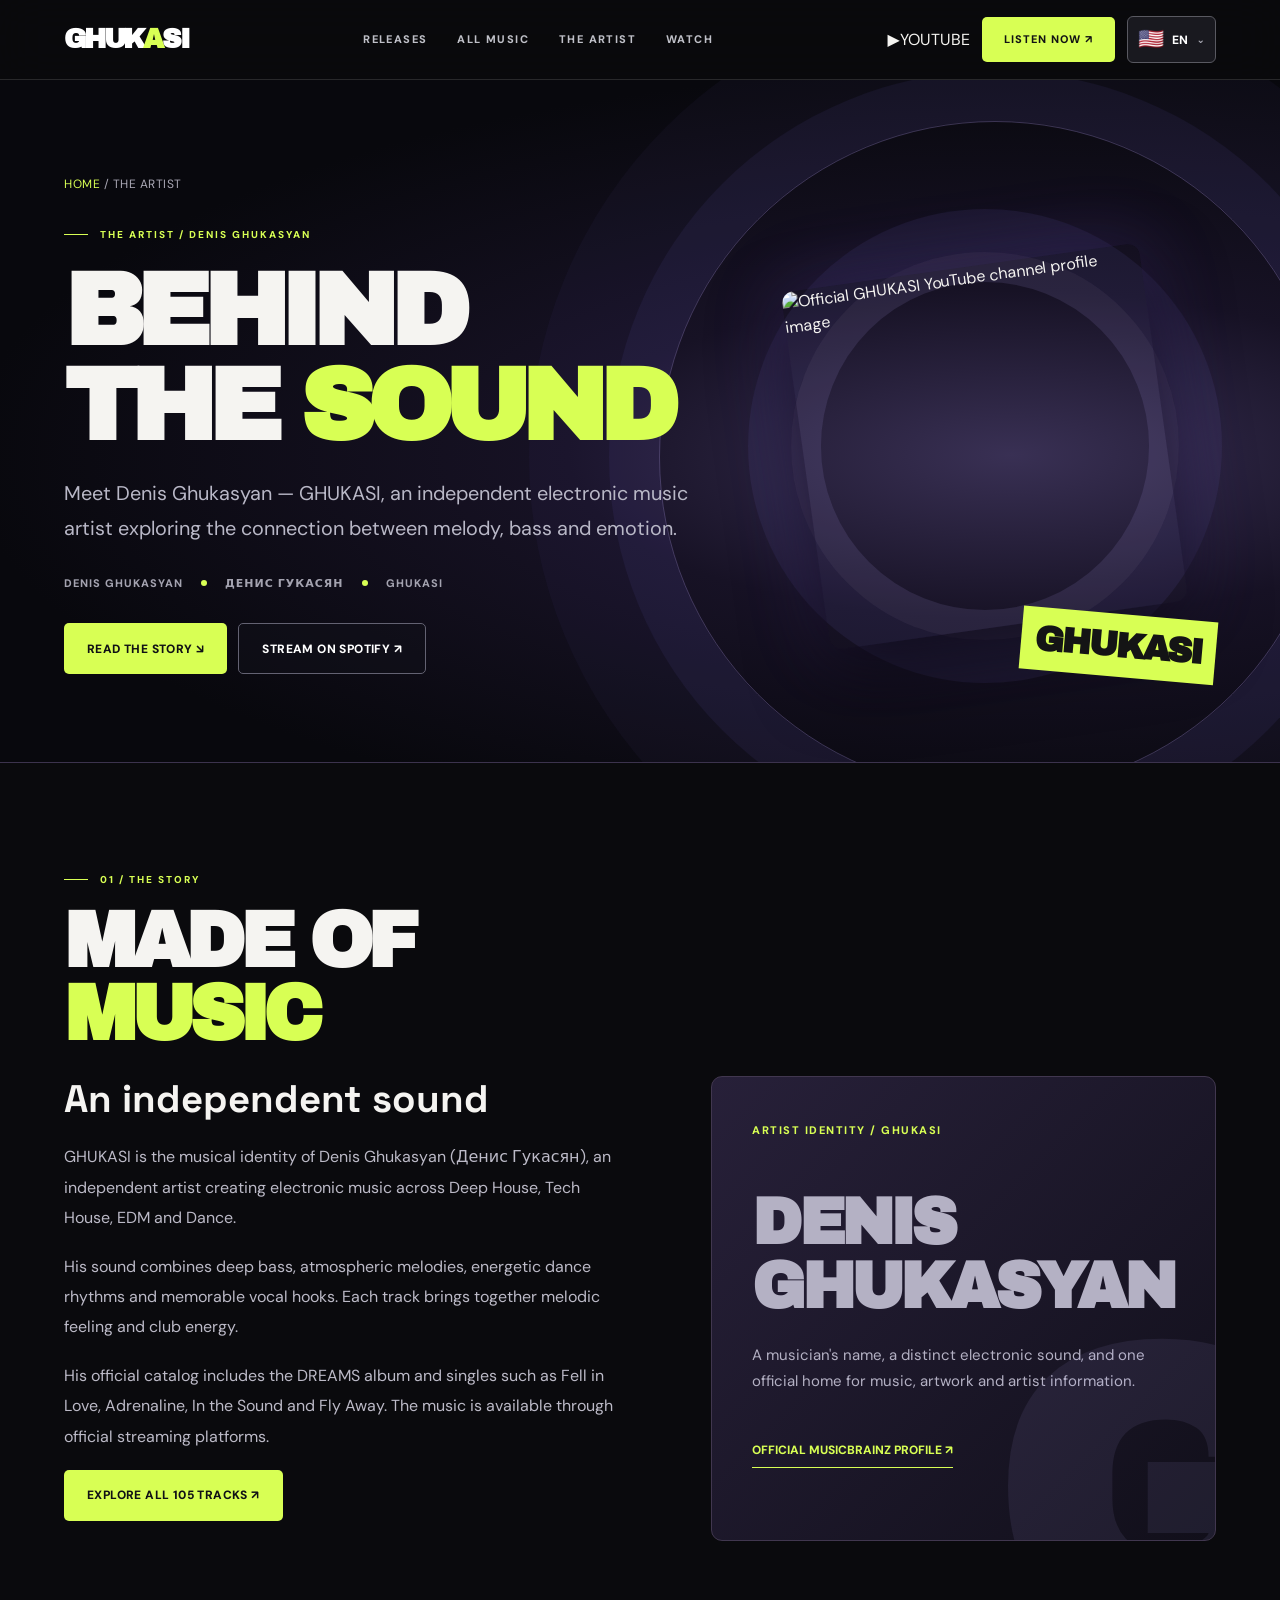
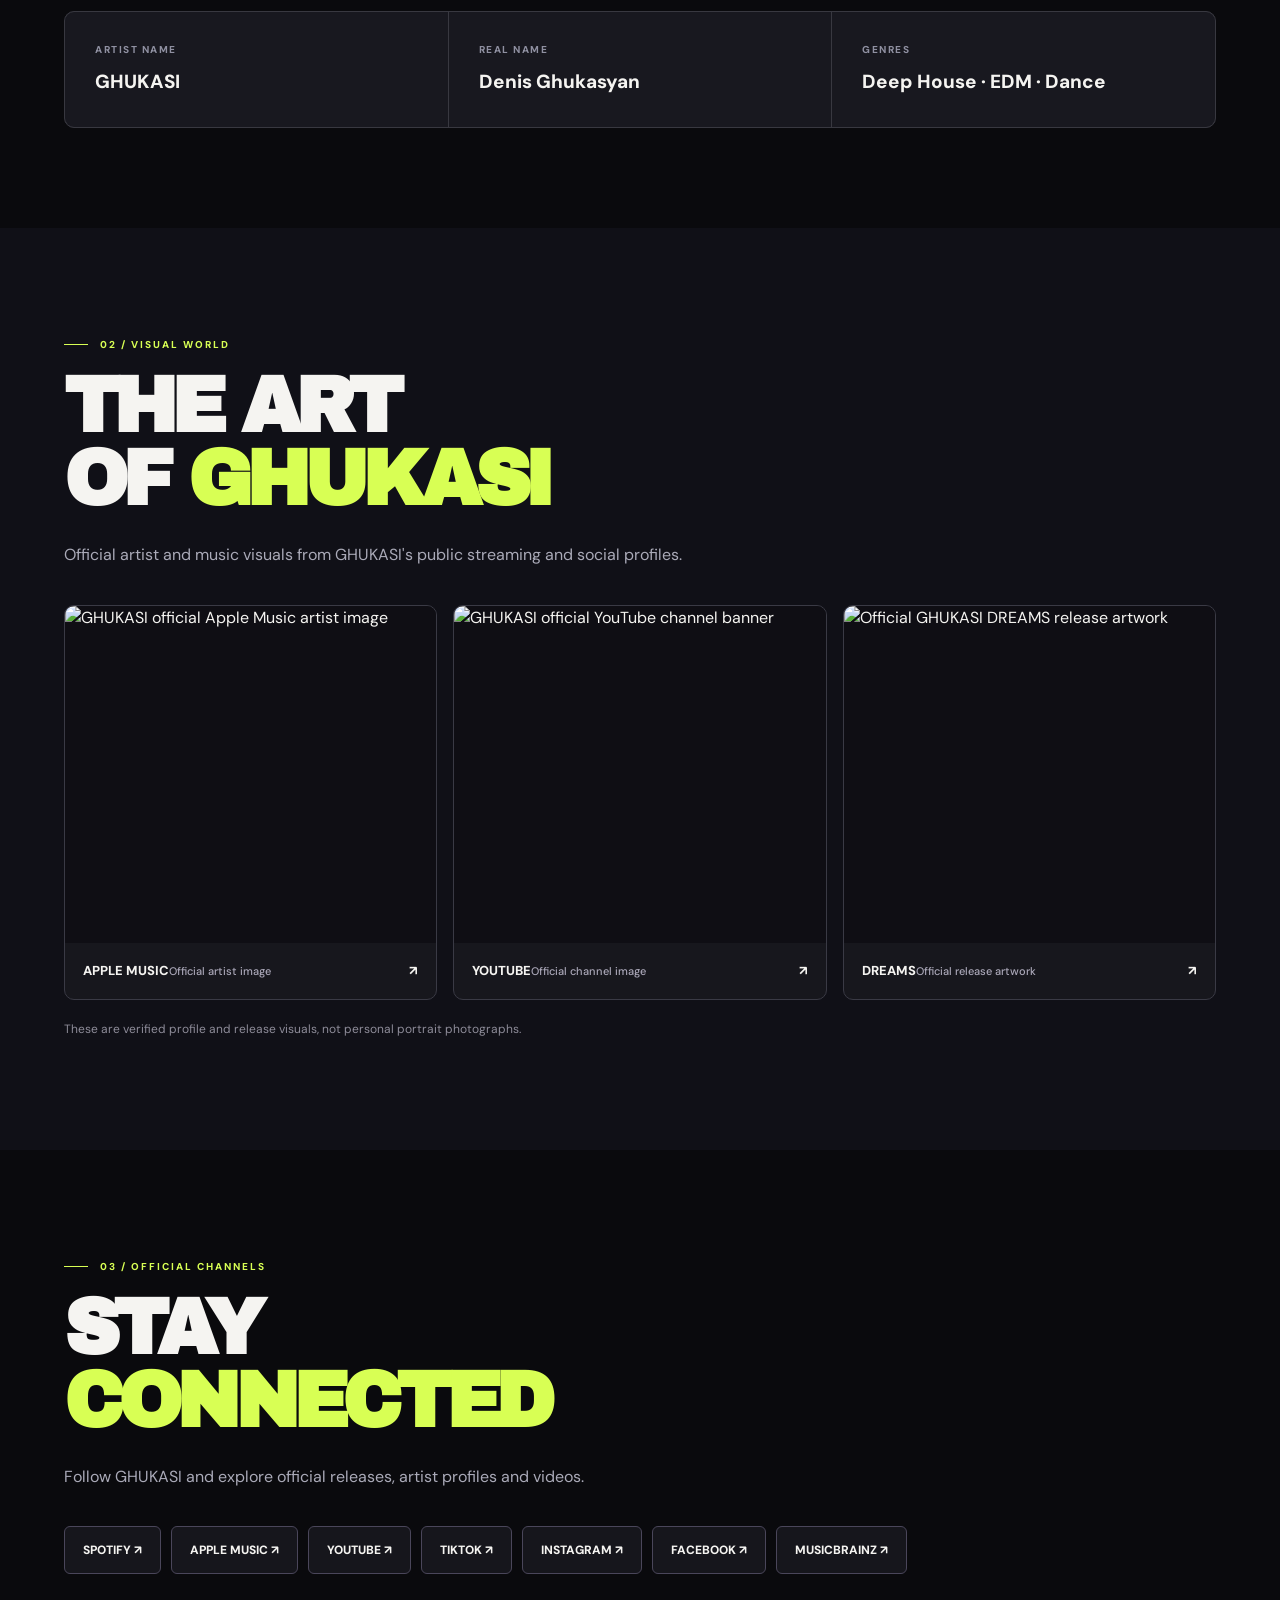
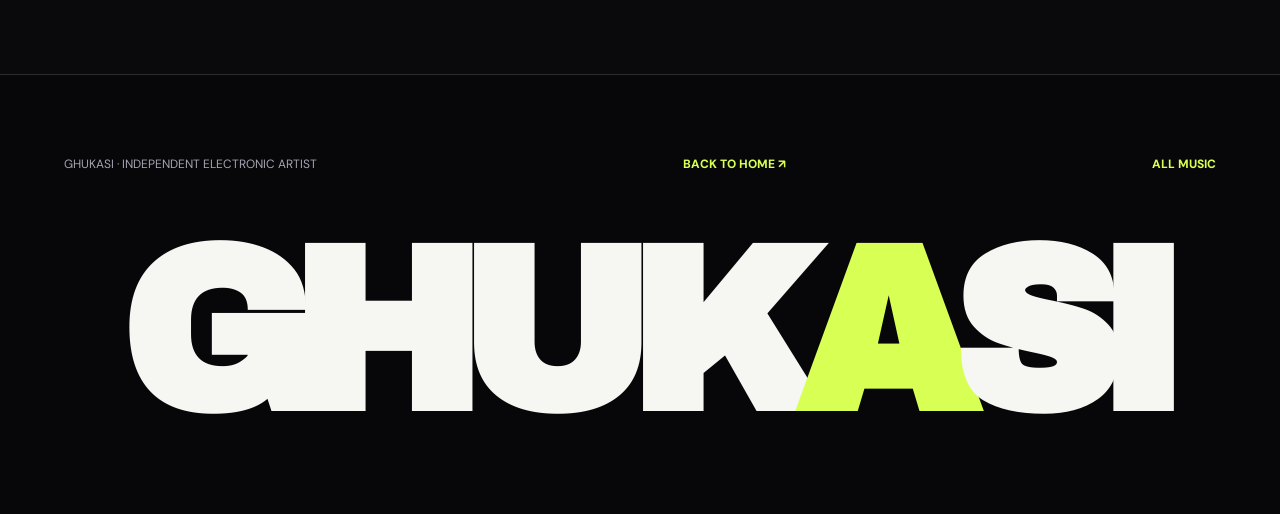
==== commit d84d5d9d: "Make official YouTube photos and link prominent; send all GHUKASI music clicks to Spotify" ====
--- a/docs/artist/index.html
+++ b/docs/artist/index.html
@@ -7,12 +7,12 @@
 <meta property="og:url" content="https://danceruuu.github.io/my-project/artist/"><meta name="twitter:card" content="summary_large_image">
 <link rel="canonical" href="https://danceruuu.github.io/my-project/artist/"><meta name="theme-color" content="#0d0920">
 <script type="application/ld+json">{"@context":"https://schema.org","@graph":[{"@type":"ProfilePage","@id":"https://danceruuu.github.io/my-project/artist/#profile","url":"https://danceruuu.github.io/my-project/artist/","name":"Denis Ghukasyan (Денис Гукасян) — GHUKASI artist biography","inLanguage":["en","ru"],"mainEntity":{"@id":"https://danceruuu.github.io/my-project/artist/#person"}},{"@type":"Person","@id":"https://danceruuu.github.io/my-project/artist/#person","name":"Denis Ghukasyan","alternateName":["Денис Гукасян","GHUKASI"],"description":"Denis Ghukasyan performs and releases electronic dance music under the name GHUKASI. His catalog includes the album DREAMS and singles Fell in Love, Adrenaline, In the Sound and Fly Away.","url":"https://danceruuu.github.io/my-project/artist/","image":"https://is1-ssl.mzstatic.com/image/thumb/AMCArtistImages221/v4/0f/7b/18/0f7b180c-9f27-109a-a3fd-aca00919376b/ami-identity-3638d55d2e400cbe93e1321c8c699f6a-2025-12-02T06-07-00.214Z_cropped.png/1000x1000bb.png","sameAs":["https://music.apple.com/us/artist/ghukasi/1852157042","https://open.spotify.com/artist/4vx3ca1O8XIwfsjQe1ZlTK","https://www.youtube.com/channel/UCEKyHcWGafzu1ec08nU2Ppw","https://www.tiktok.com/@ghukasi","https://www.instagram.com/ghukasi_/","https://www.facebook.com/denis.ghukasyan/","https://musicbrainz.org/artist/05845eb8-4eb3-48a9-b3b4-3710c49d2fec"],"identifier":{"@type":"PropertyValue","propertyID":"MusicBrainz Artist ID","value":"05845eb8-4eb3-48a9-b3b4-3710c49d2fec"}},{"@type":"BreadcrumbList","itemListElement":[{"@type":"ListItem","position":1,"name":"GHUKASI official site","item":"https://danceruuu.github.io/my-project/"},{"@type":"ListItem","position":2,"name":"Denis Ghukasyan biography","item":"https://danceruuu.github.io/my-project/artist/"}]}]}</script>
-<meta name="theme-color" content="#08080b"><link rel="preconnect" href="https://fonts.googleapis.com"><link rel="stylesheet" href="../assets/ghukasi-nocturne.css?v=2"><link rel="stylesheet" href="../assets/ghukasi-inner.css?v=1"><script defer src="../assets/ghukasi-i18n.js?v=1"></script></head>
-<body><header class="header"><a class="logo" href="https://danceruuu.github.io/my-project/" aria-label="GHUKASI home">GHUK<span class="logo-o">A</span>SI</a><nav aria-label="Main navigation"><a href="https://danceruuu.github.io/my-project/#music" data-i18n="navReleases">RELEASES</a><a href="https://danceruuu.github.io/my-project/music/" data-i18n="navCatalog">ALL MUSIC</a><a href="https://danceruuu.github.io/my-project/artist/" data-i18n="navArtist">THE ARTIST</a><a href="https://danceruuu.github.io/my-project/#video" data-i18n="navVideos">WATCH</a></nav><div class="header-right"><a class="header-cta" href="https://open.spotify.com/artist/4vx3ca1O8XIwfsjQe1ZlTK" target="_blank" rel="noopener noreferrer" data-i18n="navListen">LISTEN NOW ↗</a><details class="mobile-menu"><summary data-i18n="menu">MENU ☰</summary><div class="mobile-panel"><a href="https://danceruuu.github.io/my-project/" data-i18n="navHome">HOME</a><a href="https://danceruuu.github.io/my-project/music/" data-i18n="navCatalog">ALL MUSIC</a><a href="https://danceruuu.github.io/my-project/#video" data-i18n="navVideos">WATCH</a></div></details></div></header>
+<meta name="theme-color" content="#08080b"><link rel="preconnect" href="https://fonts.googleapis.com"><link rel="stylesheet" href="../assets/ghukasi-nocturne.css?v=3"><link rel="stylesheet" href="../assets/ghukasi-inner.css?v=3"><script defer src="../assets/ghukasi-i18n.js?v=3"></script></head>
+<body><header class="header"><a class="logo" href="https://danceruuu.github.io/my-project/" aria-label="GHUKASI home">GHUK<span class="logo-o">A</span>SI</a><nav aria-label="Main navigation"><a href="https://danceruuu.github.io/my-project/#music" data-i18n="navReleases">RELEASES</a><a href="https://danceruuu.github.io/my-project/music/" data-i18n="navCatalog">ALL MUSIC</a><a href="https://danceruuu.github.io/my-project/artist/" data-i18n="navArtist">THE ARTIST</a><a href="https://danceruuu.github.io/my-project/#video" data-i18n="navVideos">WATCH</a></nav><div class="header-right"><a class="header-youtube" href="https://www.youtube.com/channel/UCEKyHcWGafzu1ec08nU2Ppw" target="_blank" rel="noopener noreferrer" aria-label="GHUKASI on YouTube"><span aria-hidden="true">▶</span><span class="header-youtube-label">YOUTUBE</span></a><a class="header-cta" href="https://open.spotify.com/artist/4vx3ca1O8XIwfsjQe1ZlTK" target="_blank" rel="noopener noreferrer" data-i18n="navListen">LISTEN NOW ↗</a><details class="mobile-menu"><summary data-i18n="menu">MENU ☰</summary><div class="mobile-panel"><a href="https://danceruuu.github.io/my-project/" data-i18n="navHome">HOME</a><a href="https://danceruuu.github.io/my-project/music/" data-i18n="navCatalog">ALL MUSIC</a><a href="https://danceruuu.github.io/my-project/#video" data-i18n="navVideos">WATCH</a></div></details></div></header>
 <main>
-<section class="sub-hero"><div class="content-wrap"><div class="breadcrumb"><a href="https://danceruuu.github.io/my-project/" data-i18n="navHome">HOME</a> / <span data-i18n="navArtist">THE ARTIST</span></div><div class="split"><div class="copy"><span class="section-tag" data-i18n="bioEyebrow">THE ARTIST / DENIS GHUKASYAN</span><h1 data-i18n-html="bioHeroTitle">BEHIND<br>THE <em>SOUND</em></h1><p class="desc" data-i18n="bioHeroDesc">Meet Denis Ghukasyan — GHUKASI, an independent electronic music artist exploring the connection between melody, bass and emotion.</p><div class="sub-meta"><span>DENIS GHUKASYAN</span><i aria-hidden="true"></i><span>ДЕНИС ГУКАСЯН</span><i aria-hidden="true"></i><span>GHUKASI</span></div><div class="action-row"><a class="btn primary" href="#story" data-i18n="bioRead">READ THE STORY ↘</a><a class="btn ghost" href="https://open.spotify.com/artist/4vx3ca1O8XIwfsjQe1ZlTK" target="_blank" rel="noopener noreferrer" data-i18n="streamSpotify">STREAM ON SPOTIFY ↗</a></div></div><div class="hero-artwork"><img src="https://is1-ssl.mzstatic.com/image/thumb/AMCArtistImages221/v4/0f/7b/18/0f7b180c-9f27-109a-a3fd-aca00919376b/ami-identity-3638d55d2e400cbe93e1321c8c699f6a-2025-12-02T06-07-00.214Z_cropped.png/1000x1000bb.png" alt="Official GHUKASI artist visual identity on Apple Music" width="500" height="500"></div></div></div></section>
+<section class="sub-hero"><div class="content-wrap"><div class="breadcrumb"><a href="https://danceruuu.github.io/my-project/" data-i18n="navHome">HOME</a> / <span data-i18n="navArtist">THE ARTIST</span></div><div class="split"><div class="copy"><span class="section-tag" data-i18n="bioEyebrow">THE ARTIST / DENIS GHUKASYAN</span><h1 data-i18n-html="bioHeroTitle">BEHIND<br>THE <em>SOUND</em></h1><p class="desc" data-i18n="bioHeroDesc">Meet Denis Ghukasyan — GHUKASI, an independent electronic music artist exploring the connection between melody, bass and emotion.</p><div class="sub-meta"><span>DENIS GHUKASYAN</span><i aria-hidden="true"></i><span>ДЕНИС ГУКАСЯН</span><i aria-hidden="true"></i><span>GHUKASI</span></div><div class="action-row"><a class="btn primary" href="#story" data-i18n="bioRead">READ THE STORY ↘</a><a class="btn ghost" href="https://open.spotify.com/artist/4vx3ca1O8XIwfsjQe1ZlTK" target="_blank" rel="noopener noreferrer" data-i18n="streamSpotify">STREAM ON SPOTIFY ↗</a></div></div><div class="hero-artwork"><img src="https://yt3.googleusercontent.com/Ja-RUGK69iEjQTcI1zckE3WSEbJuzBvHVB-o4mYoQ5AY5JZZGyip7KhV5Jmg6pmBLCbtPhOLLm4=s900-c-k-c0x00ffffff-no-rj" alt="Official GHUKASI YouTube channel profile image" width="500" height="500"></div></div></div></section>
 <section class="sub-section" id="story"><div class="content-wrap"><span class="section-tag" data-i18n="bioStoryTag">01 / THE STORY</span><h2 data-i18n-html="bioStoryTitle">MADE OF<br><em>MUSIC</em></h2><div class="bio-grid"><article><h3 data-i18n="bioAboutTitle">An independent sound</h3><p data-i18n="bioParaOne">GHUKASI is the musical identity of Denis Ghukasyan (Денис Гукасян), an independent artist creating electronic music across Deep House, Tech House, EDM and Dance.</p><p data-i18n="bioParaTwo">His sound combines deep bass, atmospheric melodies, energetic dance rhythms and memorable vocal hooks. Each track brings together melodic feeling and club energy.</p><p data-i18n="bioParaThree">His official catalog includes the DREAMS album and singles such as Fell in Love, Adrenaline, In the Sound and Fly Away. The music is available through official streaming platforms.</p><p><a class="btn primary" href="https://danceruuu.github.io/my-project/music/" data-i18n="bioAllMusic">EXPLORE ALL 105 TRACKS ↗</a></p></article><aside class="bio-identity-card"><span class="card-tag" data-i18n="bioIdentityTag">ARTIST IDENTITY / GHUKASI</span><p class="name">DENIS<br>GHUKASYAN</p><p data-i18n="bioIdentityText">A musician's name, a distinct electronic sound, and one official home for music, artwork and artist information.</p><a class="cta" href="https://musicbrainz.org/artist/05845eb8-4eb3-48a9-b3b4-3710c49d2fec" target="_blank" rel="noopener noreferrer" data-i18n="bioMusicBrainz">OFFICIAL MUSICBRAINZ PROFILE ↗</a></aside></div><div class="facts-strip"><div><span data-i18n="bioFactArtist">ARTIST NAME</span><strong>GHUKASI</strong></div><div><span data-i18n="bioFactReal">REAL NAME</span><strong>Denis Ghukasyan</strong></div><div><span data-i18n="bioFactGenre">GENRES</span><strong>Deep House · EDM · Dance</strong></div></div></div></section>
-<section class="sub-section" style="background:#101017" id="visuals"><div class="content-wrap"><span class="section-tag" data-i18n="bioVisualTag">02 / VISUAL WORLD</span><h2 data-i18n-html="bioVisualTitle">THE ART<br>OF <em>GHUKASI</em></h2><p class="description" data-i18n="bioVisualIntro">Official artist and music visuals from GHUKASI's public streaming and social profiles.</p><div class="official-visuals"><a class="official-visual" href="https://music.apple.com/us/artist/ghukasi/1852157042" target="_blank" rel="noopener noreferrer"><img src="https://is1-ssl.mzstatic.com/image/thumb/AMCArtistImages221/v4/0f/7b/18/0f7b180c-9f27-109a-a3fd-aca00919376b/ami-identity-3638d55d2e400cbe93e1321c8c699f6a-2025-12-02T06-07-00.214Z_cropped.png/1000x1000bb.png" loading="lazy" alt="GHUKASI official Apple Music artist image"><span class="card-info"><span>APPLE MUSIC<small data-i18n="bioVisualProfile">Official artist image</small></span><span>↗</span></span></a><a class="official-visual" href="https://www.youtube.com/channel/UCEKyHcWGafzu1ec08nU2Ppw" target="_blank" rel="noopener noreferrer"><img src="https://yt3.googleusercontent.com/Ja-RUGK69iEjQTcI1zckE3WSEbJuzBvHVB-o4mYoQ5AY5JZZGyip7KhV5Jmg6pmBLCbtPhOLLm4=s900-c-k-c0x00ffffff-no-rj" loading="lazy" alt="GHUKASI official YouTube profile image"><span class="card-info"><span>YOUTUBE<small data-i18n="bioVisualChannel">Official channel image</small></span><span>↗</span></span></a><a class="official-visual" href="https://music.apple.com/us/album/dreams/1869832022" target="_blank" rel="noopener noreferrer"><img src="https://is1-ssl.mzstatic.com/image/thumb/Music211/v4/7e/2d/8e/7e2d8eeb-3a7a-3086-c8b0-652e4b185c83/artwork.jpg/600x600bb.jpg" loading="lazy" alt="Official GHUKASI DREAMS release artwork"><span class="card-info"><span>DREAMS<small data-i18n="bioVisualAlbum">Official release artwork</small></span><span>↗</span></span></a></div><p class="official-visuals-note" data-i18n="bioVisualNote">These are verified profile and release visuals, not personal portrait photographs.</p></div></section>
+<section class="sub-section" style="background:#101017" id="visuals"><div class="content-wrap"><span class="section-tag" data-i18n="bioVisualTag">02 / VISUAL WORLD</span><h2 data-i18n-html="bioVisualTitle">THE ART<br>OF <em>GHUKASI</em></h2><p class="description" data-i18n="bioVisualIntro">Official artist and music visuals from GHUKASI's public streaming and social profiles.</p><div class="official-visuals"><a class="official-visual" href="https://music.apple.com/us/artist/ghukasi/1852157042" target="_blank" rel="noopener noreferrer"><img src="https://is1-ssl.mzstatic.com/image/thumb/AMCArtistImages221/v4/0f/7b/18/0f7b180c-9f27-109a-a3fd-aca00919376b/ami-identity-3638d55d2e400cbe93e1321c8c699f6a-2025-12-02T06-07-00.214Z_cropped.png/1000x1000bb.png" loading="lazy" alt="GHUKASI official Apple Music artist image"><span class="card-info"><span>APPLE MUSIC<small data-i18n="bioVisualProfile">Official artist image</small></span><span>↗</span></span></a><a class="official-visual" href="https://www.youtube.com/channel/UCEKyHcWGafzu1ec08nU2Ppw" target="_blank" rel="noopener noreferrer"><img src="https://yt3.googleusercontent.com/LRvwkYbaN_E2zhhYgUoLwrKrEs8uc87mQyJNNxYJgJ6V3pkX6jCQdKR7KXG0-kPV-P1BpwxDTw=w2560-fcrop64=1,00005a57ffffa5a8-k-c0xffffffff-no-nd-rj" loading="lazy" alt="GHUKASI official YouTube channel banner"><span class="card-info"><span>YOUTUBE<small data-i18n="bioVisualChannel">Official channel image</small></span><span>↗</span></span></a><a class="official-visual" href="https://music.apple.com/us/album/dreams/1869832022" target="_blank" rel="noopener noreferrer"><img src="https://is1-ssl.mzstatic.com/image/thumb/Music211/v4/7e/2d/8e/7e2d8eeb-3a7a-3086-c8b0-652e4b185c83/artwork.jpg/600x600bb.jpg" loading="lazy" alt="Official GHUKASI DREAMS release artwork"><span class="card-info"><span>DREAMS<small data-i18n="bioVisualAlbum">Official release artwork</small></span><span>↗</span></span></a></div><p class="official-visuals-note" data-i18n="bioVisualNote">These are verified profile and release visuals, not personal portrait photographs.</p></div></section>
 <section class="sub-section" id="connect"><div class="content-wrap"><span class="section-tag" data-i18n="bioConnectTag">03 / OFFICIAL CHANNELS</span><h2 data-i18n-html="bioConnectTitle">STAY<br><em>CONNECTED</em></h2><p class="description" data-i18n="bioConnectDesc">Follow GHUKASI and explore official releases, artist profiles and videos.</p><div class="bands"><a href="https://open.spotify.com/artist/4vx3ca1O8XIwfsjQe1ZlTK" target="_blank" rel="noopener noreferrer">SPOTIFY ↗</a><a href="https://music.apple.com/us/artist/ghukasi/1852157042" target="_blank" rel="noopener noreferrer">APPLE MUSIC ↗</a><a href="https://www.youtube.com/channel/UCEKyHcWGafzu1ec08nU2Ppw" target="_blank" rel="noopener noreferrer">YOUTUBE ↗</a><a href="https://www.tiktok.com/@ghukasi" target="_blank" rel="noopener noreferrer">TIKTOK ↗</a><a href="https://www.instagram.com/ghukasi_/" target="_blank" rel="noopener noreferrer">INSTAGRAM ↗</a><a href="https://www.facebook.com/denis.ghukasyan/" target="_blank" rel="noopener noreferrer">FACEBOOK ↗</a><a href="https://musicbrainz.org/artist/05845eb8-4eb3-48a9-b3b4-3710c49d2fec" target="_blank" rel="noopener noreferrer">MUSICBRAINZ ↗</a></div></div></section>
 </main><footer class="page-footer"><div class="content-wrap"><div class="footline"><span data-i18n="footerTag">GHUKASI · INDEPENDENT ELECTRONIC ARTIST</span><a href="https://danceruuu.github.io/my-project/" data-i18n="backHome">BACK TO HOME ↗</a><a href="https://danceruuu.github.io/my-project/music/" data-i18n="navCatalog">ALL MUSIC</a></div><div class="huge" aria-hidden="true">GHUK<span>A</span>SI</div></div></footer>
 </body></html>
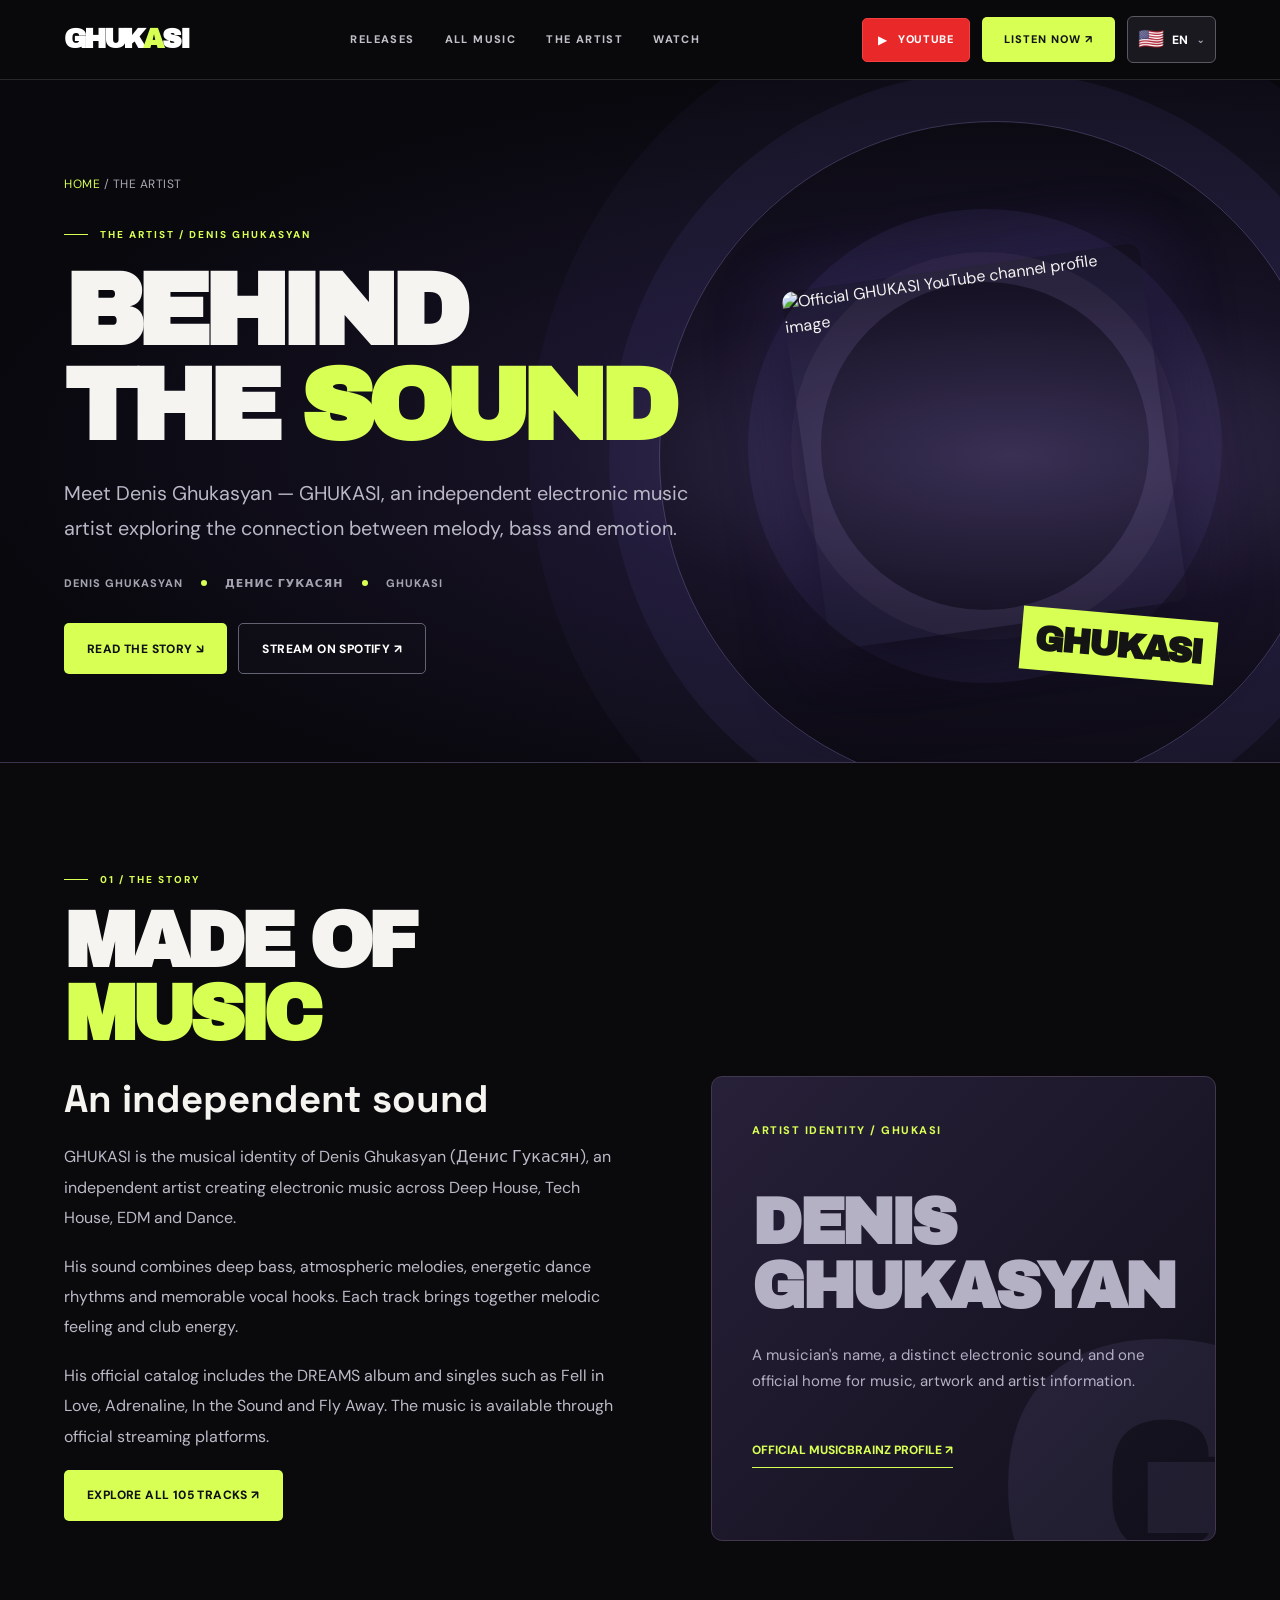
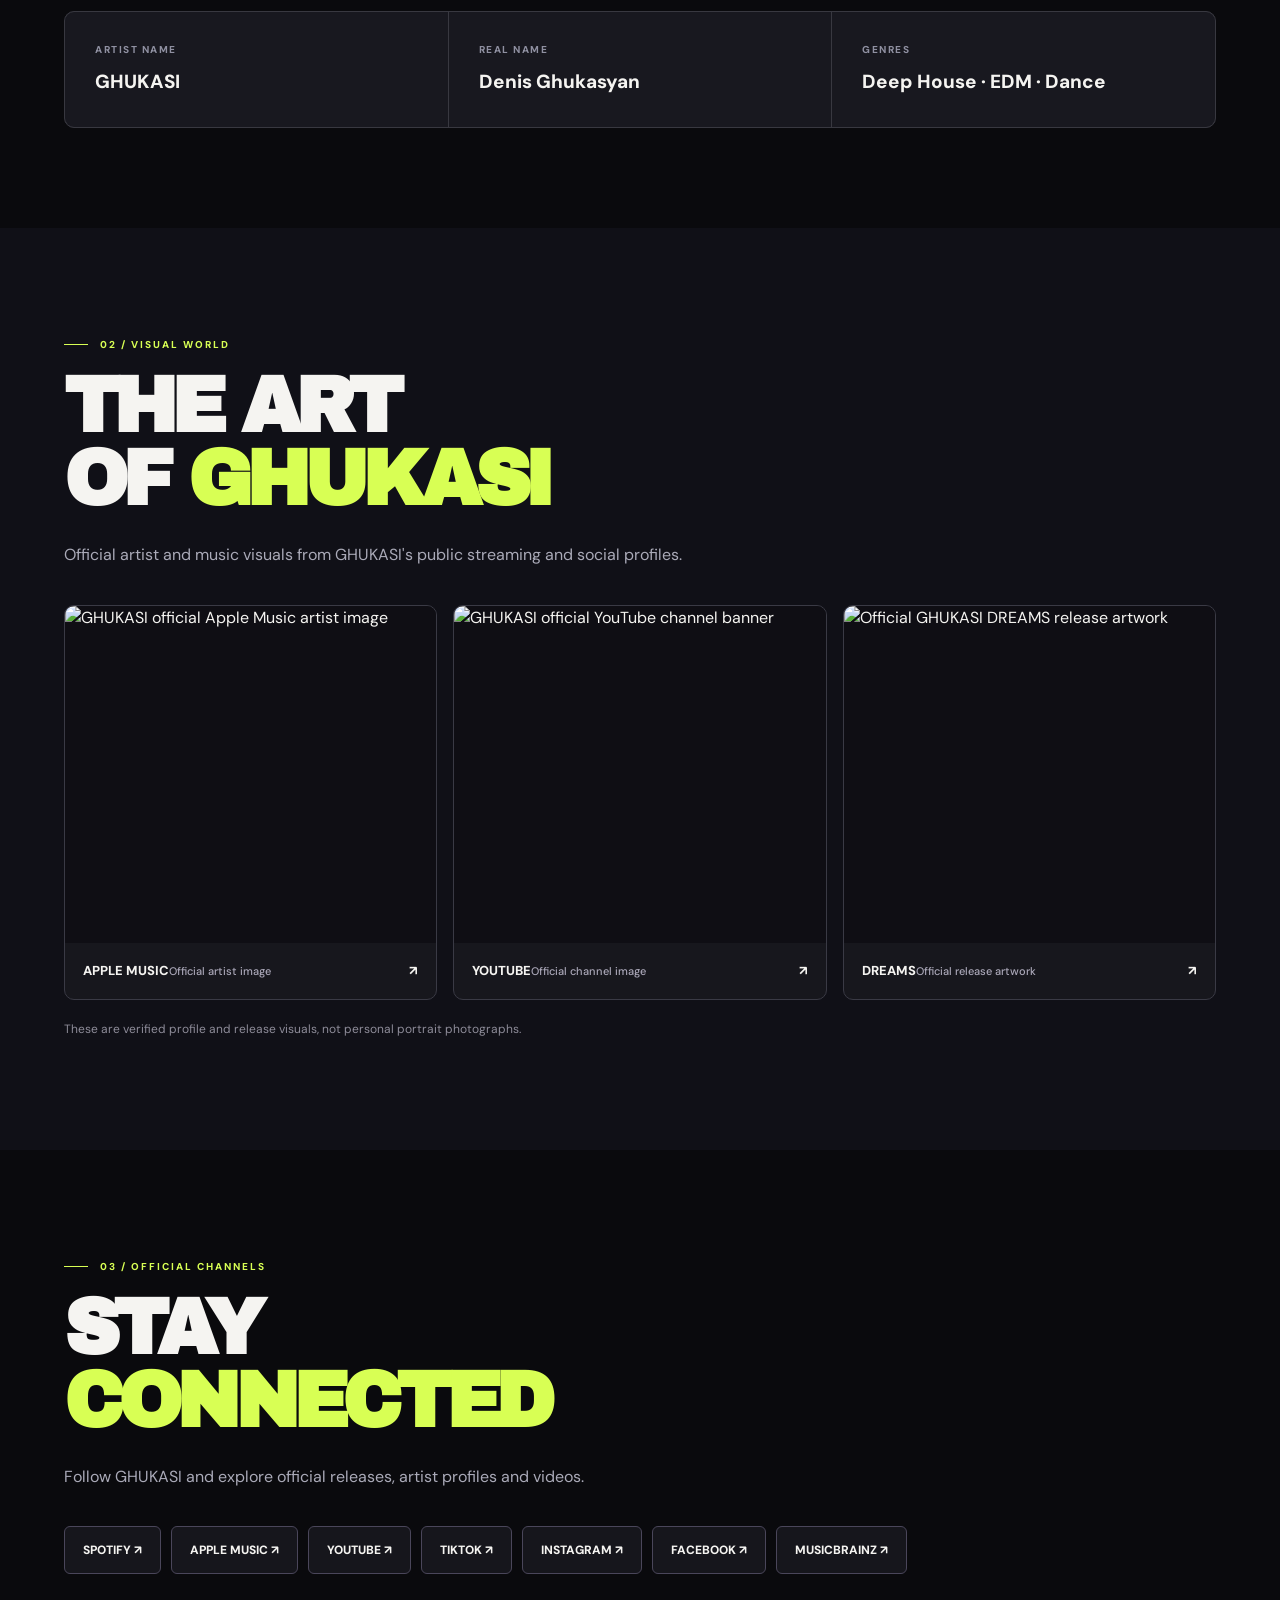
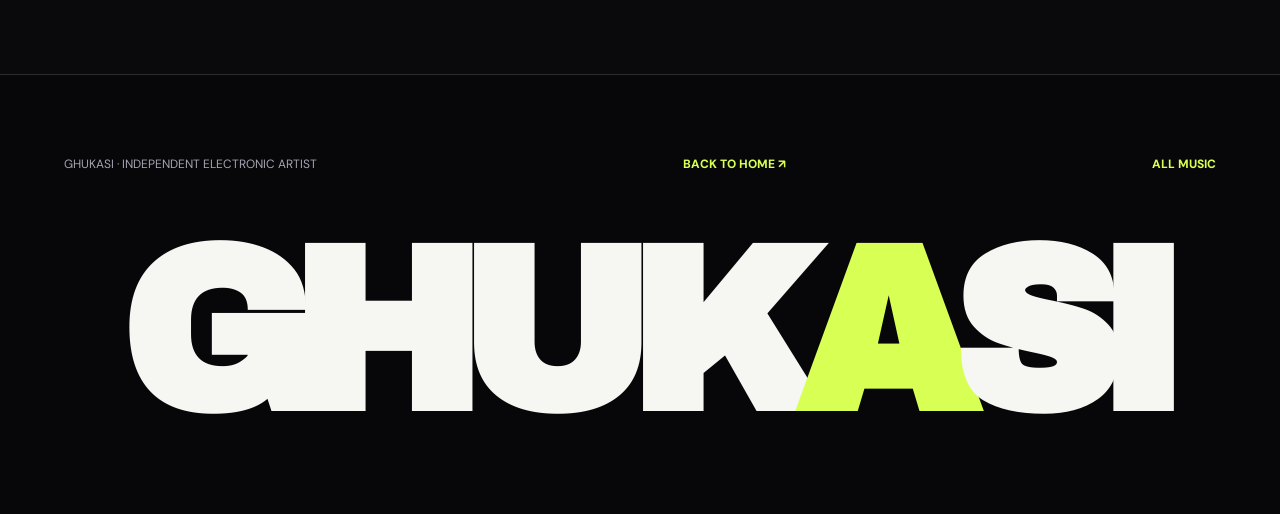
==== commit d2d74080: "Refresh GHUKASI Spotify and YouTube UI assets and clarify music card destinations" ====
--- a/docs/artist/index.html
+++ b/docs/artist/index.html
@@ -7,7 +7,7 @@
 <meta property="og:url" content="https://danceruuu.github.io/my-project/artist/"><meta name="twitter:card" content="summary_large_image">
 <link rel="canonical" href="https://danceruuu.github.io/my-project/artist/"><meta name="theme-color" content="#0d0920">
 <script type="application/ld+json">{"@context":"https://schema.org","@graph":[{"@type":"ProfilePage","@id":"https://danceruuu.github.io/my-project/artist/#profile","url":"https://danceruuu.github.io/my-project/artist/","name":"Denis Ghukasyan (Денис Гукасян) — GHUKASI artist biography","inLanguage":["en","ru"],"mainEntity":{"@id":"https://danceruuu.github.io/my-project/artist/#person"}},{"@type":"Person","@id":"https://danceruuu.github.io/my-project/artist/#person","name":"Denis Ghukasyan","alternateName":["Денис Гукасян","GHUKASI"],"description":"Denis Ghukasyan performs and releases electronic dance music under the name GHUKASI. His catalog includes the album DREAMS and singles Fell in Love, Adrenaline, In the Sound and Fly Away.","url":"https://danceruuu.github.io/my-project/artist/","image":"https://is1-ssl.mzstatic.com/image/thumb/AMCArtistImages221/v4/0f/7b/18/0f7b180c-9f27-109a-a3fd-aca00919376b/ami-identity-3638d55d2e400cbe93e1321c8c699f6a-2025-12-02T06-07-00.214Z_cropped.png/1000x1000bb.png","sameAs":["https://music.apple.com/us/artist/ghukasi/1852157042","https://open.spotify.com/artist/4vx3ca1O8XIwfsjQe1ZlTK","https://www.youtube.com/channel/UCEKyHcWGafzu1ec08nU2Ppw","https://www.tiktok.com/@ghukasi","https://www.instagram.com/ghukasi_/","https://www.facebook.com/denis.ghukasyan/","https://musicbrainz.org/artist/05845eb8-4eb3-48a9-b3b4-3710c49d2fec"],"identifier":{"@type":"PropertyValue","propertyID":"MusicBrainz Artist ID","value":"05845eb8-4eb3-48a9-b3b4-3710c49d2fec"}},{"@type":"BreadcrumbList","itemListElement":[{"@type":"ListItem","position":1,"name":"GHUKASI official site","item":"https://danceruuu.github.io/my-project/"},{"@type":"ListItem","position":2,"name":"Denis Ghukasyan biography","item":"https://danceruuu.github.io/my-project/artist/"}]}]}</script>
-<meta name="theme-color" content="#08080b"><link rel="preconnect" href="https://fonts.googleapis.com"><link rel="stylesheet" href="../assets/ghukasi-nocturne.css?v=3"><link rel="stylesheet" href="../assets/ghukasi-inner.css?v=3"><script defer src="../assets/ghukasi-i18n.js?v=3"></script></head>
+<meta name="theme-color" content="#08080b"><link rel="preconnect" href="https://fonts.googleapis.com"><link rel="stylesheet" href="../assets/ghukasi-nocturne.css?v=4"><link rel="stylesheet" href="../assets/ghukasi-inner.css?v=4"><script defer src="../assets/ghukasi-i18n.js?v=4"></script></head>
 <body><header class="header"><a class="logo" href="https://danceruuu.github.io/my-project/" aria-label="GHUKASI home">GHUK<span class="logo-o">A</span>SI</a><nav aria-label="Main navigation"><a href="https://danceruuu.github.io/my-project/#music" data-i18n="navReleases">RELEASES</a><a href="https://danceruuu.github.io/my-project/music/" data-i18n="navCatalog">ALL MUSIC</a><a href="https://danceruuu.github.io/my-project/artist/" data-i18n="navArtist">THE ARTIST</a><a href="https://danceruuu.github.io/my-project/#video" data-i18n="navVideos">WATCH</a></nav><div class="header-right"><a class="header-youtube" href="https://www.youtube.com/channel/UCEKyHcWGafzu1ec08nU2Ppw" target="_blank" rel="noopener noreferrer" aria-label="GHUKASI on YouTube"><span aria-hidden="true">▶</span><span class="header-youtube-label">YOUTUBE</span></a><a class="header-cta" href="https://open.spotify.com/artist/4vx3ca1O8XIwfsjQe1ZlTK" target="_blank" rel="noopener noreferrer" data-i18n="navListen">LISTEN NOW ↗</a><details class="mobile-menu"><summary data-i18n="menu">MENU ☰</summary><div class="mobile-panel"><a href="https://danceruuu.github.io/my-project/" data-i18n="navHome">HOME</a><a href="https://danceruuu.github.io/my-project/music/" data-i18n="navCatalog">ALL MUSIC</a><a href="https://danceruuu.github.io/my-project/#video" data-i18n="navVideos">WATCH</a></div></details></div></header>
 <main>
 <section class="sub-hero"><div class="content-wrap"><div class="breadcrumb"><a href="https://danceruuu.github.io/my-project/" data-i18n="navHome">HOME</a> / <span data-i18n="navArtist">THE ARTIST</span></div><div class="split"><div class="copy"><span class="section-tag" data-i18n="bioEyebrow">THE ARTIST / DENIS GHUKASYAN</span><h1 data-i18n-html="bioHeroTitle">BEHIND<br>THE <em>SOUND</em></h1><p class="desc" data-i18n="bioHeroDesc">Meet Denis Ghukasyan — GHUKASI, an independent electronic music artist exploring the connection between melody, bass and emotion.</p><div class="sub-meta"><span>DENIS GHUKASYAN</span><i aria-hidden="true"></i><span>ДЕНИС ГУКАСЯН</span><i aria-hidden="true"></i><span>GHUKASI</span></div><div class="action-row"><a class="btn primary" href="#story" data-i18n="bioRead">READ THE STORY ↘</a><a class="btn ghost" href="https://open.spotify.com/artist/4vx3ca1O8XIwfsjQe1ZlTK" target="_blank" rel="noopener noreferrer" data-i18n="streamSpotify">STREAM ON SPOTIFY ↗</a></div></div><div class="hero-artwork"><img src="https://yt3.googleusercontent.com/Ja-RUGK69iEjQTcI1zckE3WSEbJuzBvHVB-o4mYoQ5AY5JZZGyip7KhV5Jmg6pmBLCbtPhOLLm4=s900-c-k-c0x00ffffff-no-rj" alt="Official GHUKASI YouTube channel profile image" width="500" height="500"></div></div></div></section>
--- a/docs/assets/ghukasi-nocturne.css
+++ b/docs/assets/ghukasi-nocturne.css
@@ -344,3 +344,21 @@
 @media(max-width:1200px){.release-layout.release-equal-grid{grid-template-columns:repeat(3,minmax(0,1fr))}.release-layout.release-equal-grid>.release-tile{min-height:330px}}
 @media(max-width:650px){.release-layout.release-equal-grid{grid-template-columns:repeat(2,minmax(0,1fr));gap:10px}.release-layout.release-equal-grid>.release-tile{min-height:225px}.release-layout.release-equal-grid .tile-body{padding:12px}.release-layout.release-equal-grid .tile-body strong{font-size:14px}}
 @media(max-width:380px){.release-layout.release-equal-grid>.release-tile{min-height:180px}}
+
+/* YouTube belongs up front: channel avatar, official banner and high-priority link */
+.header-youtube{display:inline-flex;align-items:center;gap:10px;border:1px solid #f34040;border-radius:5px;padding:12px 15px;color:#fff!important;font-size:11px;font-weight:800;letter-spacing:.7px;background:#e92829;white-space:nowrap;transition:transform .2s,background .2s}
+.header-youtube:hover{background:#bc171b;transform:translateY(-2px)}
+.header-youtube>span:first-child{display:grid;place-items:center;font-size:12px}
+.hero-youtube{border-color:#e02b35!important;background:#d8242a!important;color:white!important}
+.hero-youtube:hover{background:#9d1723!important}
+.youtube-channel-card{position:relative}
+.youtube-channel-banner{display:block;position:absolute;left:0;top:0;width:100%;height:220px;object-fit:cover;object-position:center;opacity:.60;pointer-events:none;mask-image:linear-gradient(to bottom,#000 0%,#0008 65%,transparent 100%);z-index:0}
+.youtube-channel-card .watch-copy{position:relative;z-index:2}
+.youtube-channel-card .visual{position:relative;isolation:isolate}
+.youtube-channel-avatar{position:absolute;z-index:2;left:50%;top:50%;transform:translate(-50%,-50%);width:min(70%,225px);height:auto;aspect-ratio:1;object-fit:cover;border-radius:50%;border:5px solid #d8ff54;box-shadow:0 20px 65px #0009}
+.youtube-channel-card .watch-play{position:relative;z-index:3;width:70px;height:70px;background:#ef3238;color:white;box-shadow:0 0 0 11px #e5232850;font-size:23px;transform:translate(90px,70px)}
+.youtube-channel-card:hover .watch-play{transform:translate(90px,70px) scale(1.1)}
+.youtube-channel-card .visual:after{opacity:.12}
+@media(max-width:920px){.header-youtube-label{display:none}.header-youtube{padding:12px 13px;font-size:15px}.header-youtube>span:first-child{font-size:17px}}
+@media(max-width:730px){.header-youtube{padding:11px 9px;min-height:41px}.hero-youtube{flex:0 0 auto}.youtube-channel-banner{height:175px}.youtube-channel-card .watch-play{transform:translate(78px,52px)}.youtube-channel-card:hover .watch-play{transform:translate(78px,52px) scale(1.07)}}
+@media(max-width:430px){.header-right{gap:5px!important}.header-youtube{padding:10px 8px}.header-cta{display:none!important}.hero-buttons{gap:9px}.hero-buttons>.btn{font-size:10px;padding:11px 13px;min-height:45px}}
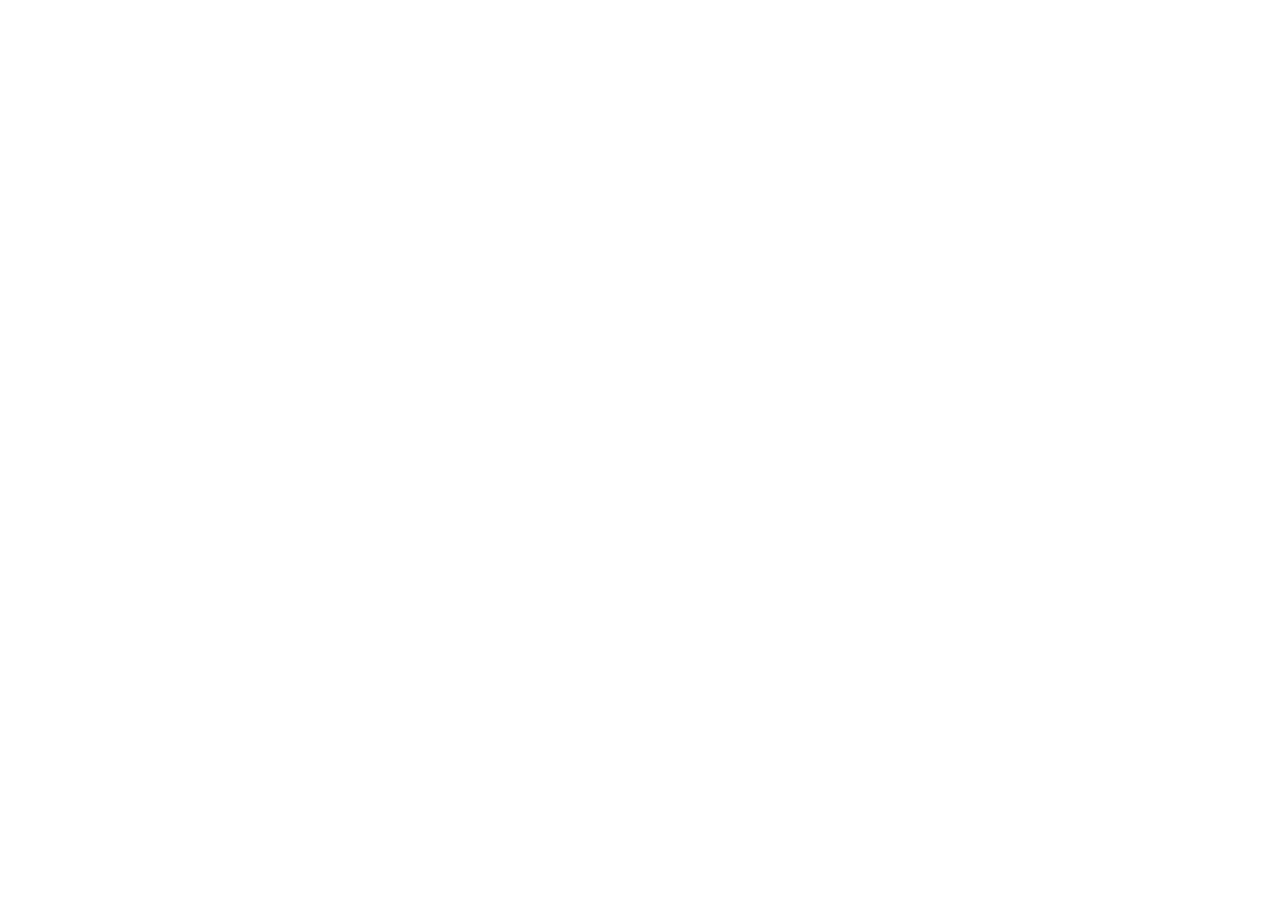
==== commit fa8af17a: "Redirect legacy GHUKASI GitHub Pages URL to new official ghukasi.github.io website" ====
--- a/docs/artist/index.html
+++ b/docs/artist/index.html
@@ -1,11 +1,12 @@
 <!doctype html>
-<html lang="en"><head><meta charset="utf-8"><meta name="viewport" content="width=device-width,initial-scale=1">
+<html lang="en"><head>
+<meta http-equiv="refresh" content="0; url=https://ghukasi.github.io/artist/"><meta charset="utf-8"><meta name="viewport" content="width=device-width,initial-scale=1">
 <title>Denis Ghukasyan (Денис Гукасян) | GHUKASI — Electronic Music Artist</title>
 <meta name="description" content="Denis Ghukasyan (Денис Гукасян), known as GHUKASI, is an independent electronic music artist. Official English and Russian biography, DREAMS album, songs and streaming profiles.">
 <meta name="robots" content="index,follow,max-image-preview:large"><meta name="author" content="GHUKASI · Denis Ghukasyan">
 <meta property="og:type" content="profile"><meta property="og:title" content="Denis Ghukasyan — GHUKASI | Official Artist Biography"><meta property="og:description" content="Meet GHUKASI: Denis Ghukasyan (Денис Гукасян), an independent electronic artist producing Deep House, Tech House, EDM and Dance.">
 <meta property="og:url" content="https://danceruuu.github.io/my-project/artist/"><meta name="twitter:card" content="summary_large_image">
-<link rel="canonical" href="https://danceruuu.github.io/my-project/artist/"><meta name="theme-color" content="#0d0920">
+<link rel="canonical" href="https://ghukasi.github.io/artist/"><meta name="theme-color" content="#0d0920">
 <script type="application/ld+json">{"@context":"https://schema.org","@graph":[{"@type":"ProfilePage","@id":"https://danceruuu.github.io/my-project/artist/#profile","url":"https://danceruuu.github.io/my-project/artist/","name":"Denis Ghukasyan (Денис Гукасян) — GHUKASI artist biography","inLanguage":["en","ru"],"mainEntity":{"@id":"https://danceruuu.github.io/my-project/artist/#person"}},{"@type":"Person","@id":"https://danceruuu.github.io/my-project/artist/#person","name":"Denis Ghukasyan","alternateName":["Денис Гукасян","GHUKASI"],"description":"Denis Ghukasyan performs and releases electronic dance music under the name GHUKASI. His catalog includes the album DREAMS and singles Fell in Love, Adrenaline, In the Sound and Fly Away.","url":"https://danceruuu.github.io/my-project/artist/","image":"https://is1-ssl.mzstatic.com/image/thumb/AMCArtistImages221/v4/0f/7b/18/0f7b180c-9f27-109a-a3fd-aca00919376b/ami-identity-3638d55d2e400cbe93e1321c8c699f6a-2025-12-02T06-07-00.214Z_cropped.png/1000x1000bb.png","sameAs":["https://music.apple.com/us/artist/ghukasi/1852157042","https://open.spotify.com/artist/4vx3ca1O8XIwfsjQe1ZlTK","https://www.youtube.com/channel/UCEKyHcWGafzu1ec08nU2Ppw","https://www.tiktok.com/@ghukasi","https://www.instagram.com/ghukasi_/","https://www.facebook.com/denis.ghukasyan/","https://musicbrainz.org/artist/05845eb8-4eb3-48a9-b3b4-3710c49d2fec"],"identifier":{"@type":"PropertyValue","propertyID":"MusicBrainz Artist ID","value":"05845eb8-4eb3-48a9-b3b4-3710c49d2fec"}},{"@type":"BreadcrumbList","itemListElement":[{"@type":"ListItem","position":1,"name":"GHUKASI official site","item":"https://danceruuu.github.io/my-project/"},{"@type":"ListItem","position":2,"name":"Denis Ghukasyan biography","item":"https://danceruuu.github.io/my-project/artist/"}]}]}</script>
 <meta name="theme-color" content="#08080b"><link rel="preconnect" href="https://fonts.googleapis.com"><link rel="stylesheet" href="../assets/ghukasi-nocturne.css?v=4"><link rel="stylesheet" href="../assets/ghukasi-inner.css?v=4"><script defer src="../assets/ghukasi-i18n.js?v=4"></script></head>
 <body><header class="header"><a class="logo" href="https://danceruuu.github.io/my-project/" aria-label="GHUKASI home">GHUK<span class="logo-o">A</span>SI</a><nav aria-label="Main navigation"><a href="https://danceruuu.github.io/my-project/#music" data-i18n="navReleases">RELEASES</a><a href="https://danceruuu.github.io/my-project/music/" data-i18n="navCatalog">ALL MUSIC</a><a href="https://danceruuu.github.io/my-project/artist/" data-i18n="navArtist">THE ARTIST</a><a href="https://danceruuu.github.io/my-project/#video" data-i18n="navVideos">WATCH</a></nav><div class="header-right"><a class="header-youtube" href="https://www.youtube.com/channel/UCEKyHcWGafzu1ec08nU2Ppw" target="_blank" rel="noopener noreferrer" aria-label="GHUKASI on YouTube"><span aria-hidden="true">▶</span><span class="header-youtube-label">YOUTUBE</span></a><a class="header-cta" href="https://open.spotify.com/artist/4vx3ca1O8XIwfsjQe1ZlTK" target="_blank" rel="noopener noreferrer" data-i18n="navListen">LISTEN NOW ↗</a><details class="mobile-menu"><summary data-i18n="menu">MENU ☰</summary><div class="mobile-panel"><a href="https://danceruuu.github.io/my-project/" data-i18n="navHome">HOME</a><a href="https://danceruuu.github.io/my-project/music/" data-i18n="navCatalog">ALL MUSIC</a><a href="https://danceruuu.github.io/my-project/#video" data-i18n="navVideos">WATCH</a></div></details></div></header>
